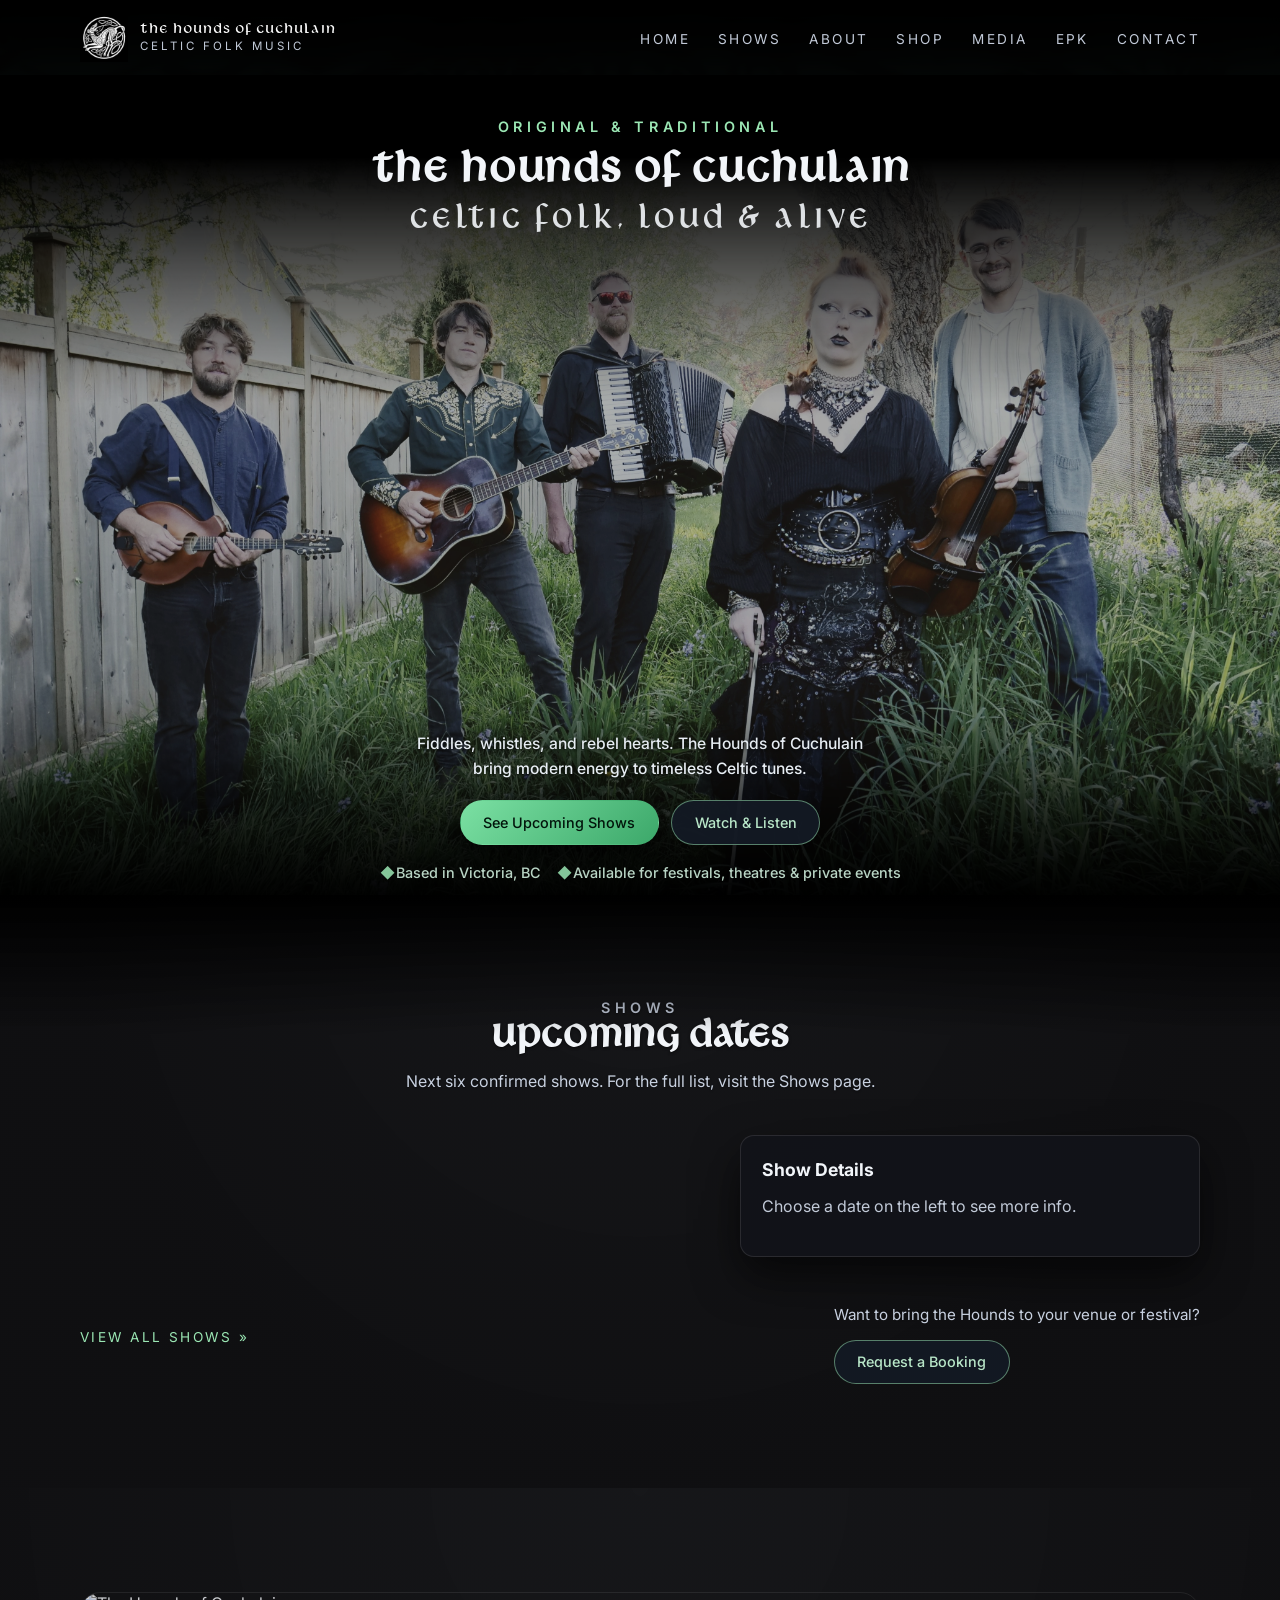
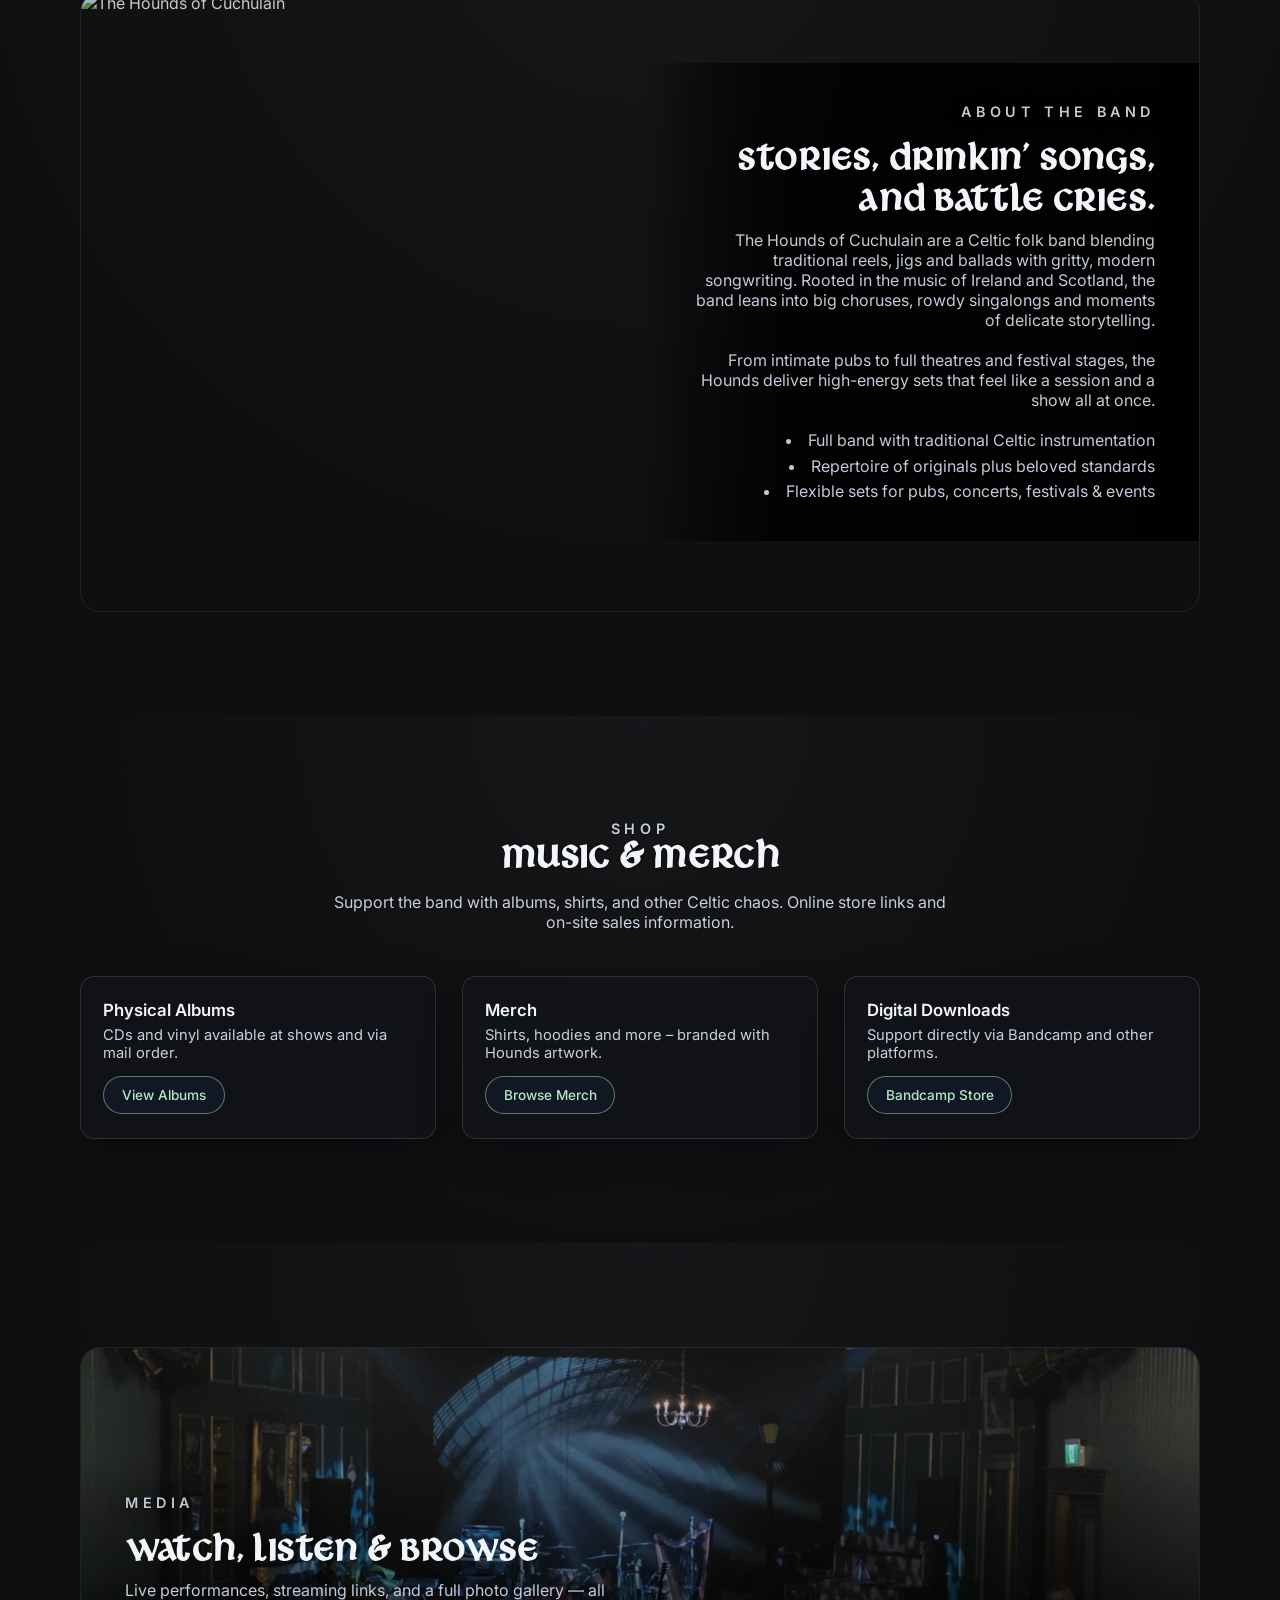
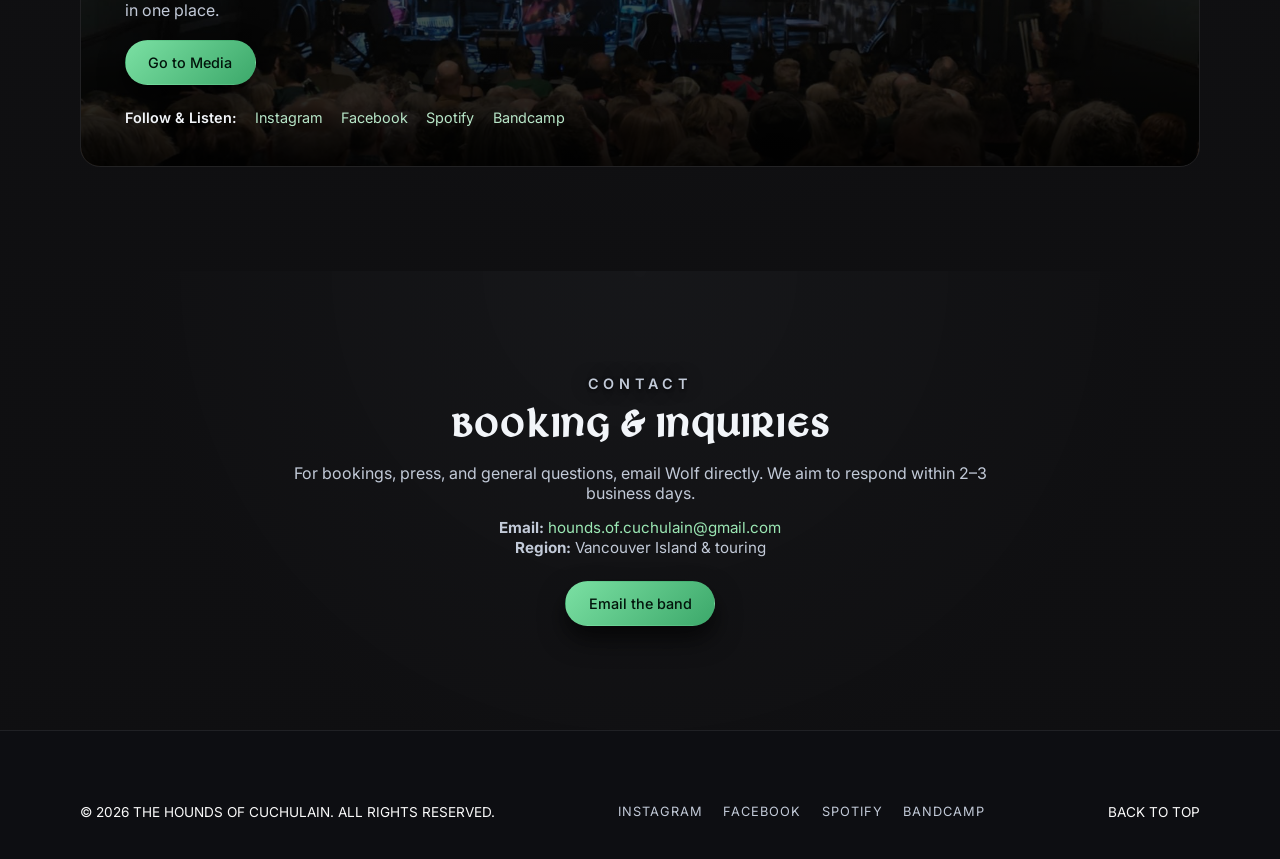
==== projects/site/index.html @ eb3f9adc "Initial commit: Hounds of Cuchulain workspace Agentic OS client workspace including site project, br" ====
<!DOCTYPE html>
<html lang="en">
  <head>
    <meta charset="UTF-8" />
    <meta name="viewport" content="width=device-width, initial-scale=1" />
    <title>The Hounds of Cuchulain | Celtic Folk Music</title>
    <meta
      name="description"
      content="The Hounds of Cuchulain – original and traditional Celtic folk music. Listen, watch, find shows, and book the band."
    />
    <link rel="preconnect" href="https://fonts.googleapis.com" />
    <link rel="preconnect" href="https://fonts.gstatic.com" crossorigin />
    <link
      href="https://fonts.googleapis.com/css2?family=Cinzel:wght@500;700&family=Inter:wght@300;400;500;600&display=swap"
      rel="stylesheet"
    />
    <link rel="stylesheet" href="styles.css?v=20260608e" />
  </head>
  <body>
    <div class="site-bg" aria-hidden="true">
      <img src="assets/Untitled%20design%20(3)_edited_edited_edited_edited.png" alt="" class="site-bg-img" />
    </div>
    <header class="site-header">
      <div class="container header-inner">
        <a href="#top" class="logo">
          <img class="logo-img" src="assets/hounds-logo.png" alt="The Hounds of Cuchulain" />
          <span class="logo-text">
            <span class="logo-main">The Hounds of Cuchulain</span>
            <span class="logo-sub">Celtic Folk Music</span>
          </span>
        </a>
        <nav class="nav" aria-label="Main navigation">
          <button class="nav-toggle" aria-expanded="false" aria-label="Toggle navigation">
            <span></span><span></span><span></span>
          </button>
          <ul class="nav-list">
            <li><a href="#top">Home</a></li>
            <li><a href="#shows">Shows</a></li>
            <li><a href="#about">About</a></li>
            <li><a href="#shop">Shop</a></li>
            <li><a href="media.html">Media</a></li>
            <li><a href="epk.html">EPK</a></li>
            <li><a href="#contact">Contact</a></li>
          </ul>
        </nav>
      </div>
    </header>
    <div class="nav-backdrop" aria-hidden="true"></div>
    <div class="mobile-nav" id="mobileNav" aria-hidden="true">
      <button class="mobile-nav-close" aria-label="Close menu">&times;</button>
      <ul>
        <li><a href="#top" class="active">Home</a></li>
        <li><a href="#shows">Shows</a></li>
        <li><a href="#about">About</a></li>
        <li><a href="#shop">Shop</a></li>
        <li><a href="media.html">Media</a></li>
        <li><a href="epk.html">EPK</a></li>
        <li><a href="#contact">Contact</a></li>
      </ul>
    </div>

    <main id="top">
      <!-- HERO -->
      <section class="hero" aria-labelledby="hero-heading">
        <div class="hero-overlay"></div>
        <img
          class="hero-video"
          src="assets/_1111255~3.JPG"
          alt="The Hounds of Cuchulain band portrait outdoors"
        />
        <div class="container hero-content">
          <div class="hero-top">
            <p class="eyebrow">Original & Traditional</p>
            <h1 id="hero-heading" class="hero-title">
              <span class="hero-band-name">The Hounds of Cuchulain</span>
              <span class="hero-tagline">Celtic Folk, Loud & Alive</span>
            </h1>
            <img class="hero-mobile-logo" src="assets/hounds_logo_transparent.png" alt="" aria-hidden="true" />
          </div>

          <div class="hero-bottom">
            <p class="hero-sub">
              Fiddles, whistles, and rebel hearts. The Hounds of Cuchulain bring
              modern energy to timeless Celtic tunes.
            </p>
            <div class="hero-actions">
              <a href="#shows" class="btn btn-primary">See Upcoming Shows</a>
              <a href="#media" class="btn btn-outline">Watch & Listen</a>
            </div>
            <div class="hero-meta">
              <span>Based in Victoria, BC</span>
              <span>Available for festivals, theatres & private events</span>
            </div>
          </div>
        </div>
      </section>

      <!-- SHOWS -->
      <section id="shows" class="section section-alt">
        <div class="container">
          <div class="section-header">
            <p class="eyebrow">Shows</p>
            <h2>Upcoming Dates</h2>
            <p>Next six confirmed shows. For the full list, visit the Shows page.</p>
          </div>

          <div class="shows-layout">
            <div class="shows-list" aria-live="polite" data-shows-limit="6" data-shows-scope="upcoming"></div>
            <aside class="shows-detail" aria-label="Show details">
              <div class="shows-detail-inner">
                <h3>Show Details</h3>
                <p class="muted">Choose a date on the left to see more info.</p>
                <div class="shows-detail-body" hidden></div>
              </div>
            </aside>
          </div>

          <div class="shows-cta">
            <a href="shows.html" class="shows-more-link">View all shows &raquo;</a>
            <div>
              <p>Want to bring the Hounds to your venue or festival?</p>
              <a href="#contact" class="btn btn-outline">Request a Booking</a>
            </div>
          </div>
        </div>
      </section>

      <!-- ABOUT -->
      <section id="about" class="section section-alt">
        <div class="container">
          <!-- Mobile-only eyebrow above the photo -->
          <p class="eyebrow about-top-eyebrow">About the band</p>
          <div class="media-teaser">
            <div class="media-teaser-visual">
              <picture>
                <img src="assets/_1111256.JPG" alt="The Hounds of Cuchulain" loading="lazy" />
              </picture>
              <!-- Mobile-only h2 overlay at bottom of photo -->
              <div class="about-photo-overlay" aria-hidden="true">
                <h2>Stories, drinkin’ songs, and battle cries.</h2>
              </div>
            </div>
            <div class="media-teaser-copy">
              <p class="eyebrow">About the band</p>
              <h2>Stories, drinkin’ songs, and battle cries.</h2>
              <p>
                The Hounds of Cuchulain are a Celtic folk band blending
                traditional reels, jigs and ballads with gritty, modern
                songwriting. Rooted in the music of Ireland and Scotland, the
                band leans into big choruses, rowdy singalongs and moments of
                delicate storytelling.
              </p>
              <p>
                From intimate pubs to full theatres and festival stages, the
                Hounds deliver high-energy sets that feel like a session and a
                show all at once.
              </p>
              <ul class="key-points">
                <li>Full band with traditional Celtic instrumentation</li>
                <li>Repertoire of originals plus beloved standards</li>
                <li>Flexible sets for pubs, concerts, festivals & events</li>
              </ul>
            </div>
          </div>
        </div>
      </section>

      <!-- SHOP -->
      <section id="shop" class="section">
        <div class="container">
          <div class="section-header">
            <p class="eyebrow">Shop</p>
            <h2>Music & Merch</h2>
            <p>
              Support the band with albums, shirts, and other Celtic chaos.
              Online store links and on-site sales information.
            </p>
          </div>

          <div class="shop-grid">
            <article class="shop-item">
              <h3>Physical Albums</h3>
              <p>CDs and vinyl available at shows and via mail order.</p>
              <a href="#" class="btn btn-outline btn-sm">View Albums</a>
            </article>

            <article class="shop-item">
              <h3>Merch</h3>
              <p>Shirts, hoodies and more – branded with Hounds artwork.</p>
              <a href="#" class="btn btn-outline btn-sm">Browse Merch</a>
            </article>

            <article class="shop-item">
              <h3>Digital Downloads</h3>
              <p>Support directly via Bandcamp and other platforms.</p>
              <a href="https://houndsofcuchulain.bandcamp.com/" target="_blank" rel="noopener noreferrer" class="btn btn-outline btn-sm">Bandcamp Store</a>
            </article>
          </div>
        </div>
      </section>

      <!-- MEDIA TEASER -->
      <section id="media" class="section">
        <div class="container">
          <div class="media-teaser">
            <div class="media-teaser-visual">
              <img src="assets/1F022676-3194-4167-9DDA-CCDE9CF1206A.jpg" alt="The Hounds of Cuchulain" loading="lazy" />
            </div>
            <div class="media-teaser-copy">
              <p class="eyebrow">Media</p>
              <h2>Watch, Listen & Browse</h2>
              <p>Live performances, streaming links, and a full photo gallery — all in one place.</p>
              <a href="media.html" class="btn btn-primary">Go to Media</a>
              <div class="social-row media-teaser-social">
                <span class="social-label">Follow & Listen:</span>
                <div class="social-links">
                  <a href="https://www.instagram.com/hounds_of_cuchulain/" target="_blank" rel="noopener noreferrer" aria-label="Instagram">Instagram</a>
                  <a href="https://www.facebook.com/hounds.of.cuchulain" target="_blank" rel="noopener noreferrer" aria-label="Facebook">Facebook</a>
                  <a href="https://open.spotify.com/artist/7mEXgql2jvRmFcGCRFVzV3" target="_blank" rel="noopener noreferrer">Spotify</a>
                  <a href="https://houndsofcuchulain.bandcamp.com/" target="_blank" rel="noopener noreferrer" aria-label="Bandcamp">Bandcamp</a>
                </div>
              </div>
            </div>
          </div>
        </div>
      </section>

      <!-- CONTACT -->
      <section id="contact" class="section section-contact">
        <div class="container contact-layout">
          <div class="contact-copy">
            <p class="eyebrow">Contact</p>
            <h2>Booking & Inquiries</h2>
            <p>
              For bookings, press, and general questions, email Wolf directly.
              We aim to respond within 2–3 business days.
            </p>
            <div class="contact-details">
              <p><strong>Email:</strong> <a href="mailto:hounds.of.cuchulain@gmail.com">hounds.of.cuchulain@gmail.com</a></p>
              <p><strong>Region:</strong> Vancouver Island & touring</p>
            </div>
            <div class="contact-actions">
              <a href="mailto:hounds.of.cuchulain@gmail.com" class="btn btn-primary">Email the band</a>
            </div>
          </div>
        </div>
      </section>
    </main>

    <footer class="site-footer">
      <div class="container footer-inner">
        <p>© <span id="year"></span> The Hounds of Cuchulain. All rights reserved.</p>
        <div class="footer-socials">
          <a href="https://www.instagram.com/hounds_of_cuchulain/" target="_blank" rel="noopener noreferrer" aria-label="Instagram">Instagram</a>
          <a href="https://www.facebook.com/hounds.of.cuchulain" target="_blank" rel="noopener noreferrer" aria-label="Facebook">Facebook</a>
          <a href="https://open.spotify.com/artist/7mEXgql2jvRmFcGCRFVzV3" target="_blank" rel="noopener noreferrer">Spotify</a>
          <a href="https://houndsofcuchulain.bandcamp.com/" target="_blank" rel="noopener noreferrer" aria-label="Bandcamp">Bandcamp</a>
        </div>
        <a href="#top" class="back-to-top">Back to top</a>
      </div>
    </footer>

    <script src="shows-data.js?v=20260608e"></script>
    <script src="script.js?v=20260608e"></script>
  </body>
</html>
---- projects/site/styles.css ----
/* Livingstone – main font from local folder */
@font-face {
  font-family: "Livingstone";
  src: url("livingstone/Livingst.ttf") format("truetype");
  font-weight: normal;
  font-style: normal;
  font-display: swap;
}

:root {
  /* Dark palette – raised slightly so sections aren’t too dark */
  --bg: #141414;
  --bg-alt: #1a1a1a;
  --bg-soft: #1f1f1f;
  /* Celtic green accent palette (tuned closer to provided sample) */
  --accent: #4ba46a;
  --accent-soft: rgba(75, 164, 106, 0.18);
  --accent-strong: #9be7b4;
  --text: #fafafa;
  --text-muted: #c2cad8;
  --border-subtle: rgba(255, 255, 255, 0.08);
  --error: #ff4b6b;
  --radius-lg: 20px;
  --radius-md: 14px;
  --radius-sm: 999px;
  --shadow-soft: 0 18px 45px rgba(0, 0, 0, 0.65);
  --transition-fast: 150ms ease-out;
  --transition-med: 220ms ease-out;
  --font-body: "Inter", system-ui, -apple-system, BlinkMacSystemFont, "Segoe UI", sans-serif;
  --font-display: "Livingstone", "Cinzel", serif;
}

*,
*::before,
*::after {
  box-sizing: border-box;
}

html {
  margin: 0;
  padding: 0;
  scroll-behavior: smooth;
  background-color: var(--bg);
  color: var(--text);
}

body {
  margin: 0;
  padding: 0;
  /* Transparent so .site-bg image is visible (was stacked behind body bg) */
  background-color: transparent;
  color: var(--text);
  font-family: var(--font-body);
}

body {
  min-height: 100vh;
  position: relative;
}

main {
  position: relative;
  z-index: 1;
  color: #f2f5f9;
}

/* Force all section text to be high-contrast light (overrides any inheritance) */
main .section-header h2,
main h1, main h2, main h3 {
  color: #f2f5f9;
}

main .section-header p,
main .section-copy p,
main .section-copy .key-points,
main p {
  color: #c8d1e0;
}

main .eyebrow {
  color: #9be7b4;
}

/* Background: design image – must sit above body paint, below content */
.site-bg {
  position: fixed;
  inset: 0;
  z-index: 0;
  overflow: hidden;
  pointer-events: none;
}

.site-bg-img {
  width: 100%;
  height: 100%;
  object-fit: cover;
  object-position: center;
  opacity: 0.7;
}

.site-bg::after {
  content: "";
  position: absolute;
  inset: 0;
  z-index: 1;
  background: linear-gradient(180deg, rgba(14, 14, 14, 0.45) 0%, rgba(8, 8, 10, 0.55) 100%);
  pointer-events: none;
}

img,
video {
  max-width: 100%;
  display: block;
}

a {
  color: inherit;
  text-decoration: none;
}

.container {
  width: min(1120px, 100% - 3rem);
  margin-inline: auto;
}

.section {
  padding: 6.5rem 0;
}

#shop .container,
#media .container {
  position: relative;
}

#shows.section {
  position: relative;
}

#shows.section::before {
  content: "";
  position: absolute;
  top: 0;
  left: 0;
  right: 0;
  height: 140px;
  background: linear-gradient(180deg, #000 0%, transparent 100%);
  pointer-events: none;
  z-index: 5;
}

#shop.section {
  background: radial-gradient(circle at top, rgba(28, 30, 38, 0.35) 0, rgba(12, 12, 16, 0.52) 65%);
}

.section-alt,
#media.section,
#contact.section {
  background: radial-gradient(circle at top, rgba(28, 30, 38, 0.35) 0, rgba(12, 12, 16, 0.52) 65%);
}


.section-header {
  max-width: 640px;
  margin: 0 auto 2.75rem;
  text-align: center;
}

.section-header h2 {
  font-family: var(--font-display);
  font-weight: 600;
  font-size: clamp(2rem, 3vw, 2.4rem);
  letter-spacing: 0.06em;
  margin: 0 0 0.75rem;
  text-shadow: 0 1px 3px rgba(0, 0, 0, 0.6);
}

.section-header p {
  margin: 0;
  color: var(--text-muted);
  text-shadow: 0 1px 2px rgba(0, 0, 0, 0.45);
}

.eyebrow {
  font-family: var(--font-body);
  text-transform: uppercase;
  letter-spacing: 0.32em;
  font-size: 0.9rem;
  font-weight: 600;
  color: var(--accent-strong);
  margin-bottom: 0.75rem;
  text-shadow: 0 1px 3px rgba(0, 0, 0, 0.7), 0 0 20px rgba(0, 0, 0, 0.4);
}

.btn {
  display: inline-flex;
  align-items: center;
  justify-content: center;
  gap: 0.4rem;
  padding: 0.8rem 1.4rem;
  border-radius: var(--radius-sm);
  font-weight: 500;
  font-size: 0.9rem;
  cursor: pointer;
  border: 1px solid transparent;
  background: transparent;
  color: var(--text);
  transition: background var(--transition-med), color var(--transition-med),
    border-color var(--transition-med), transform var(--transition-fast),
    box-shadow var(--transition-fast);
}

.btn-primary {
  background: linear-gradient(135deg, #7be0a3, #3ca86a);
  color: #02140b;
  box-shadow: 0 12px 26px rgba(0, 0, 0, 0.7);
}

.btn-primary:hover {
  transform: translateY(-1px);
  box-shadow: 0 17px 40px rgba(0, 0, 0, 0.85);
}

.btn-outline {
  border-color: rgba(155, 231, 180, 0.5);
  background: rgba(20, 26, 36, 0.95);
  color: #b8e6c8;
}

.btn-outline:hover {
  border-color: var(--accent);
  background: rgba(75, 164, 106, 0.25);
  color: #e2f5ea;
}

.btn-ghost {
  border-color: transparent;
  background: transparent;
  color: var(--text-muted);
}

.btn-ghost:hover {
  color: var(--accent-strong);
  background: rgba(255, 255, 255, 0.03);
}

.btn-sm {
  padding: 0.6rem 1.1rem;
  font-size: 0.85rem;
}

.muted {
  color: var(--text-muted);
}

/* HEADER & NAV */

.site-header {
  position: sticky;
  top: 0;
  z-index: 100;
  backdrop-filter: blur(14px);
  background: linear-gradient(
      to bottom,
      rgba(0, 0, 0, 0.95),
      rgba(0, 0, 0, 0.90),
      rgba(0, 0, 0, 0.75)
    )
    border-box;
}

.header-inner {
  display: flex;
  align-items: center;
  justify-content: space-between;
  gap: 1.25rem;
  padding: 0.85rem 0;
}

.logo {
  display: flex;
  flex-direction: row;
  align-items: center;
  gap: 0.75rem;
}

.logo-img {
  height: 48px;
  width: auto;
  display: block;
  object-fit: contain;
}

.logo-main {
  font-family: var(--font-display);
  font-weight: normal;
  letter-spacing: 0.14em;
  text-transform: uppercase;
  font-size: 0.9rem;
}

.logo-text {
  display: flex;
  flex-direction: column;
  gap: 0.05rem;
}

.logo-sub {
  font-family: var(--font-body);
  font-size: 0.72rem;
  color: var(--text-muted);
  letter-spacing: 0.26em;
  text-transform: uppercase;
}

.nav {
  position: relative;
}

.nav-list {
  list-style: none;
  padding: 0;
  margin: 0;
  display: flex;
  align-items: center;
  gap: 1.75rem;
}

.nav-list a {
  font-family: var(--font-body);
  font-size: 0.85rem;
  text-transform: uppercase;
  letter-spacing: 0.18em;
  color: var(--text-muted);
  position: relative;
  padding-bottom: 0.25rem;
}

.nav-list a::after {
  content: "";
  position: absolute;
  left: 0;
  bottom: 0;
  width: 0;
  height: 2px;
  background: linear-gradient(90deg, #7be0a3, #3ca86a);
  border-radius: 2px;
  transition: width var(--transition-med);
}

.nav-list a:hover,
.nav-list a.active {
  color: var(--accent-strong);
}

.nav-list a:hover::after,
.nav-list a.active::after {
  width: 100%;
}

.nav-toggle {
  display: none;
  flex-direction: column;
  width: 36px;
  height: 36px;
  border-radius: 999px;
  border: 1px solid rgba(255, 255, 255, 0.16);
  background: rgba(8, 10, 16, 0.9);
  justify-content: center;
  align-items: center;
  padding: 0;
}

.nav-toggle span {
  display: block;
  width: 18px;
  height: 2px;
  border-radius: 999px;
  background: #ffffff;
  transition: transform 160ms ease-out, opacity 160ms ease-out;
}

.nav-toggle span + span {
  margin-top: 4px;
}

.nav-toggle[aria-expanded="true"] span:nth-child(1) {
  transform: translateY(7px) rotate(45deg);
}

.nav-toggle[aria-expanded="true"] span:nth-child(2) {
  opacity: 0;
  transform: scaleX(0);
}

.nav-toggle[aria-expanded="true"] span:nth-child(3) {
  transform: translateY(-7px) rotate(-45deg);
}

.nav-backdrop {
  display: none;
  position: fixed;
  inset: 0;
  background: rgba(0, 0, 0, 0.55);
  z-index: 190;
}

.nav-backdrop.visible {
  display: block;
}

/* Mobile slide-in nav panel — direct child of body, no containing-block issues */
.mobile-nav {
  position: fixed;
  top: 0;
  right: 0;
  height: 100%;
  width: min(280px, 75vw);
  overflow-y: auto;
  background: #04050a;
  border-left: 1px solid rgba(255, 255, 255, 0.12);
  padding: 5rem 1.5rem 2rem;
  box-shadow: -8px 0 32px rgba(0, 0, 0, 0.8);
  z-index: 300;
  transform: translateX(110%);
  transition: transform 0.28s ease;
}

.mobile-nav.open {
  transform: translateX(0);
}

.mobile-nav ul {
  list-style: none;
  padding: 0;
  margin: 0;
}

.mobile-nav li {
  border-bottom: 1px solid rgba(255, 255, 255, 0.07);
}

.mobile-nav a {
  display: block;
  font-family: var(--font-body);
  font-size: 0.85rem;
  text-transform: uppercase;
  letter-spacing: 0.18em;
  color: rgba(255, 255, 255, 0.7);
  padding: 0.9rem 0;
}

.mobile-nav a:hover,
.mobile-nav a.active {
  color: var(--accent-strong);
}

.mobile-nav-close {
  position: absolute;
  top: 1.1rem;
  right: 1.1rem;
  width: 36px;
  height: 36px;
  display: flex;
  align-items: center;
  justify-content: center;
  font-size: 1.5rem;
  line-height: 1;
  color: rgba(255, 255, 255, 0.6);
  background: none;
  border: 1px solid rgba(255, 255, 255, 0.15);
  border-radius: 50%;
  cursor: pointer;
  transition: color 0.15s, border-color 0.15s;
}

.mobile-nav-close:hover {
  color: #fff;
  border-color: rgba(255, 255, 255, 0.4);
}

@media (min-width: 901px) {
  .mobile-nav {
    display: none;
  }
}

/* HERO */

.hero {
  position: relative;
  min-height: calc(100vh - 80px);
  display: flex;
  align-items: flex-start;
  isolation: isolate;
  overflow: hidden;
}

.hero-video {
  position: absolute;
  inset: 0;
  width: 100%;
  height: 100%;
  object-fit: cover;
  /* Keep the band centered with this taller group photo. */
  object-position: center 6%;
  filter: saturate(0.85) contrast(0.95) brightness(0.88);
  transform: translate3d(0, 0, 0);
}

.hero-overlay {
  position: absolute;
  inset: 0;
  background: radial-gradient(circle at top, rgba(210, 166, 86, 0.24), transparent 52%),
    radial-gradient(circle at bottom, rgba(0, 0, 0, 0.96), #000000);
  mix-blend-mode: soft-light;
}


.hero::before {
  content: "";
  position: absolute;
  inset: -40%;
  background-image: radial-gradient(circle at 50% 12%, rgba(0, 0, 0, 0.35), transparent 55%),
    radial-gradient(circle at bottom, rgba(0, 0, 0, 0.8), transparent 70%);
  opacity: 0.35;
}

.hero-content {
  position: relative;
  z-index: 1;
  margin-inline: auto;
  display: flex;
  flex-direction: column;
  justify-content: space-between;
  min-height: calc(100vh - 80px);
  width: 100%;
  background: linear-gradient(
    180deg,
    rgba(0, 0, 0, 1) 10%,
    rgba(0, 0, 0, 0.15) 40%,
    rgba(0, 0, 0, 0.15) 75%,
    rgba(0, 0, 0, 0.95) 100%
  );
}

.hero-top {
  text-align: center;
  padding-inline: 1.5rem;
  padding-top: 3rem;
  padding-bottom: 2rem;
}

.hero-bottom {
  text-align: center;
  padding-inline: 1.5rem;
  padding-bottom: 1.2rem;
  background: linear-gradient(0deg, rgba(0, 0, 0, 0.55), transparent 85%);
  border-radius: 24px 24px 0 0;
}

.hero h1 {
  font-family: var(--font-display);
  letter-spacing: 0.09em;
  text-transform: uppercase;
  margin: 0;
}

.hero-title {
  display: inline-flex;
  flex-direction: column;
  gap: 0.3rem;
  align-items: center;
  font-size: clamp(2.3rem, 4.4vw, 3.2rem);
}

.hero-band-name {
  font-weight: 600;
}

.hero-tagline {
  font-weight: 500;
  font-size: 0.8em;
  letter-spacing: 0.16em;
  opacity: 0.9;
}

.hero-sub {
  font-family: var(--font-body);
  font-weight: 500;
  margin: 0 0 1.75rem;
  color: #e8eef4;
  font-size: 1.05rem;
  line-height: 1.55;
  max-width: 34rem;
  margin-inline: auto;
  text-shadow: 0 1px 4px rgba(0, 0, 0, 0.8), 0 0 24px rgba(0, 0, 0, 0.5);
}

.hero-actions {
  display: flex;
  flex-wrap: wrap;
  gap: 0.8rem;
  margin-bottom: 1.6rem;
  justify-content: center;
}

.hero-meta {
  font-family: var(--font-body);
  display: flex;
  flex-wrap: wrap;
  gap: 1.5rem;
  color: #b8d4c4;
  font-size: 0.95rem;
  font-weight: 500;
  justify-content: center;
  text-shadow: 0 1px 3px rgba(0, 0, 0, 0.8), 0 0 20px rgba(0, 0, 0, 0.4);
}

.hero-meta span {
  position: relative;
  padding-left: 1rem;
}

.hero-meta span::before {
  content: "◆";
  position: absolute;
  left: 0;
  top: 0;
  color: var(--accent-strong);
  opacity: 0.85;
}

/* Logo shown only on mobile hero */
.hero-mobile-logo {
  display: none;
}

/* SPLIT LAYOUTS */

.section-split {
  display: grid;
  grid-template-columns: minmax(0, 1.15fr) minmax(0, 1fr);
  gap: 3.25rem;
  align-items: center;
}

/* Text block panel – dark enough to see section, design still shows */
.section-copy {
  background: rgba(18, 20, 26, 0.78);
  padding: 2rem 2.25rem;
  border-radius: var(--radius-lg);
  border: 1px solid rgba(255, 255, 255, 0.1);
  box-shadow: 0 12px 40px rgba(0, 0, 0, 0.35);
}

.section-copy h2 {
  font-family: var(--font-display);
  font-size: clamp(1.9rem, 3vw, 2.3rem);
  letter-spacing: 0.06em;
  text-transform: uppercase;
  margin: 0 0 0.85rem;
  text-shadow: 0 1px 3px rgba(0, 0, 0, 0.5);
}

.section-copy p {
  margin: 0 0 0.9rem;
  color: var(--text-muted);
  text-shadow: 0 1px 2px rgba(0, 0, 0, 0.4);
}

.key-points {
  margin: 1.2rem 0 0;
  padding-left: 1.4rem;
  color: var(--text-muted);
  text-shadow: 0 1px 2px rgba(0, 0, 0, 0.4);
}

.key-points li + li {
  margin-top: 0.35rem;
}

.section-media {
  display: flex;
  align-items: center;
  justify-content: center;
}


/* MEDIA SECTION */

.media-grid {
  display: flex;
  flex-direction: column;
  gap: 1.6rem;
}

.media-secondary {
  display: grid;
  grid-template-columns: 1fr 1fr;
  gap: 1.6rem;
}

.media-item {
  background: rgba(18, 20, 26, 0.75);
  border-radius: var(--radius-md);
  border: 1px solid rgba(255, 255, 255, 0.12);
  box-shadow: 0 12px 40px rgba(0, 0, 0, 0.3);
  overflow: hidden;
}

.media-item--featured {
  border-color: rgba(75, 164, 106, 0.3);
}

.media-embed {
  aspect-ratio: 16 / 9;
  background: #0a0c10;
}

.audio-embed {
  aspect-ratio: unset;
  height: 352px;
}

.media-embed iframe {
  border: none;
  width: 100%;
  height: 100%;
  display: block;
}

.media-caption {
  padding: 1rem 1.25rem 1.25rem;
}

.media-caption h3 {
  font-size: 1rem;
  margin: 0 0 0.3rem;
  font-weight: 600;
  color: #f2f5f9;
}

.media-caption p {
  margin: 0;
  color: #c8d1e0;
  font-size: 0.88rem;
}

.media-photo-grid {
  display: grid;
  grid-template-columns: 1fr 1fr;
  grid-template-rows: 1fr 1fr;
  aspect-ratio: 16 / 9;
  gap: 3px;
  background: #0a0c10;
}

.media-photo-grid img {
  width: 100%;
  height: 100%;
  object-fit: cover;
  display: block;
}

.social-row {
  display: flex;
  flex-wrap: wrap;
  align-items: center;
  gap: 1.1rem;
  margin-top: 2.2rem;
  font-size: 0.9rem;
  color: #c8d1e0;
}

.social-label {
  font-weight: 600;
  color: #f2f5f9;
}

.social-links {
  display: flex;
  flex-wrap: wrap;
  gap: 0.75rem 1.15rem;
}

.social-links a {
  position: relative;
  color: #b8e6c8;
}

.social-links a::after {
  content: "";
  position: absolute;
  left: 0;
  bottom: -0.15rem;
  width: 0;
  height: 1px;
  background: linear-gradient(90deg, #7be0a3, #3ca86a);
  transition: width var(--transition-med);
}

.social-links a:hover {
  color: #e2f5ea;
}

.social-links a:hover::after {
  width: 100%;
}

/* SHOWS */

.shows-layout {
  display: grid;
  grid-template-columns: minmax(0, 1.35fr) minmax(0, 1fr);
  gap: 2.4rem;
}

.shows-list {
  display: flex;
  flex-direction: column;
  gap: 0.9rem;
}

.shows-list[data-shows-scope="all"] {
  max-height: min(72vh, 56rem);
  overflow-y: auto;
  padding-right: 0.45rem;
  scroll-behavior: smooth;
  overscroll-behavior: contain;
}

.shows-list[data-shows-scope="all"]::-webkit-scrollbar {
  width: 10px;
}

.shows-list[data-shows-scope="all"]::-webkit-scrollbar-track {
  background: rgba(255, 255, 255, 0.04);
  border-radius: 999px;
}

.shows-list[data-shows-scope="all"]::-webkit-scrollbar-thumb {
  background: rgba(123, 224, 163, 0.45);
  border-radius: 999px;
  border: 2px solid rgba(9, 12, 18, 0.85);
}

.shows-list[data-shows-scope="all"]::-webkit-scrollbar-thumb:hover {
  background: rgba(123, 224, 163, 0.7);
}

.show-card {
  display: grid;
  grid-template-columns: auto minmax(0, 1.7fr) auto;
  gap: 1rem;
  align-items: center;
  padding: 0.9rem 1.1rem;
  border-radius: 16px;
  background: rgba(16, 18, 26, 0.72);
  border: 1px solid rgba(255, 255, 255, 0.12);
  cursor: pointer;
  transition: border-color var(--transition-med), background var(--transition-med),
    transform var(--transition-fast), box-shadow var(--transition-fast);
  box-shadow: 0 4px 20px rgba(0, 0, 0, 0.28);
}

.show-card:hover {
  border-color: var(--accent);
  transform: translateY(-1px);
  box-shadow: 0 16px 34px rgba(0, 0, 0, 0.7);
}

.show-card.is-selected {
  border-color: var(--accent);
  background: linear-gradient(135deg, rgba(60, 168, 106, 0.2), rgba(18, 22, 30, 0.78));
}

.show-card--past {
  background: rgba(14, 16, 22, 0.56);
  border-color: rgba(255, 255, 255, 0.08);
}

.show-date {
  font-size: 0.8rem;
  text-transform: uppercase;
  letter-spacing: 0.18em;
  color: var(--accent-strong);
}

.show-city {
  font-size: 0.95rem;
  font-weight: 500;
  color: var(--text);
}

.show-venue {
  font-size: 0.9rem;
  color: var(--text-muted);
}

.show-status {
  font-size: 0.8rem;
  padding: 0.35rem 0.8rem;
  border-radius: 999px;
  border: 1px solid rgba(255, 255, 255, 0.16);
  color: var(--text-muted);
  text-decoration: none;
  display: inline-block;
}

.show-status--tickets {
  border-color: rgba(122, 210, 152, 0.6);
  color: #8be0a7;
}

.show-status--call {
  border-color: rgba(155, 224, 163, 0.6);
  color: var(--accent-strong);
}

.show-status--soldout {
  border-color: rgba(255, 75, 107, 0.7);
  color: var(--error);
}

.show-status--past {
  border-color: rgba(138, 152, 173, 0.45);
  color: #aab6c9;
}

.shows-detail {
  background: rgba(18, 20, 26, 0.78);
  border-radius: var(--radius-md);
  border: 1px solid rgba(255, 255, 255, 0.1);
  box-shadow: var(--shadow-soft);
}

.shows-detail-inner {
  padding: 1.4rem 1.35rem 1.5rem;
}

.shows-detail h3 {
  margin: 0 0 0.6rem;
  font-size: 1.1rem;
}

.shows-detail-body {
  font-size: 0.92rem;
  color: var(--text-muted);
}

.shows-detail-body p {
  margin: 0 0 0.35rem;
}

.shows-detail-body p:last-child {
  margin-bottom: 0;
}

.shows-detail .btn {
  margin-top: 0.8rem;
}

.shows-cta {
  margin-top: 2.1rem;
  font-size: 0.95rem;
  color: var(--text-muted);
  display: flex;
  align-items: center;
  justify-content: space-between;
  gap: 1rem;
  flex-wrap: wrap;
}

.shows-more-link {
  font-size: 0.85rem;
  text-transform: uppercase;
  letter-spacing: 0.18em;
  color: var(--accent-strong);
}

.shows-more-link:hover {
  color: var(--accent);
}

/* SHOP */

.shop-grid {
  display: grid;
  grid-template-columns: repeat(3, minmax(0, 1fr));
  gap: 1.6rem;
}

.shop-item {
  background: rgba(18, 20, 26, 0.75);
  border-radius: var(--radius-md);
  border: 1px solid rgba(255, 255, 255, 0.12);
  padding: 1.4rem 1.4rem 1.5rem;
  box-shadow: 0 12px 40px rgba(0, 0, 0, 0.3);
}

.shop-item h3 {
  font-size: 1.05rem;
  margin: 0 0 0.4rem;
  color: #f2f5f9;
  font-weight: 600;
}

.shop-item p {
  margin: 0 0 0.9rem;
  color: #c8d1e0;
  font-size: 0.92rem;
}

.shop-item .btn {
  color: #b8e6c8;
  border-color: rgba(155, 231, 180, 0.5);
}

.shop-item .btn:hover {
  color: #e2f5ea;
  border-color: var(--accent);
  background: rgba(75, 164, 106, 0.2);
}

/* EPK */

.epk-actions {
  display: flex;
  flex-wrap: wrap;
  gap: 0.75rem;
  margin-top: 1.4rem;
}

.epk-highlight {
  width: 100%;
  max-width: 340px;
  border-radius: var(--radius-md);
  padding: 1.25rem 1.3rem;
  background: radial-gradient(circle at top, rgba(210, 166, 86, 0.22), transparent 55%),
    rgba(18, 20, 26, 0.78);
  border: 1px solid rgba(240, 201, 117, 0.55);
  box-shadow: var(--shadow-soft);
}

.epk-highlight h3 {
  margin: 0 0 0.7rem;
  font-size: 1rem;
  text-transform: uppercase;
  letter-spacing: 0.18em;
}

.epk-highlight dl {
  margin: 0;
  display: grid;
  gap: 0.55rem;
  font-size: 0.9rem;
}

.epk-highlight dt {
  font-weight: 500;
  color: var(--accent-strong);
}

.epk-highlight dd {
  margin: 0;
  color: var(--text-muted);
}

/* CONTACT */

.section-contact {
  /* Moderate overlay – section visible, design still shows */
  background: radial-gradient(circle at top, rgba(28, 30, 38, 0.35) 0, rgba(12, 12, 16, 0.52) 65%);
}

.contact-layout {
  display: flex;
  flex-direction: column;
  gap: 2rem;
  max-width: 720px;
  margin: 0 auto;
  align-items: center;
  text-align: center;
}

.contact-copy h2 {
  font-family: var(--font-display);
  font-size: clamp(1.9rem, 3vw, 2.4rem);
  letter-spacing: 0.08em;
  text-transform: uppercase;
  margin: 0 0 0.9rem;
}

.contact-copy p {
  margin: 0 0 0.9rem;
  color: var(--text-muted);
}

.contact-details p {
  margin: 0.1rem 0;
  font-size: 0.95rem;
}

.contact-details a {
  color: var(--accent-strong);
}

.contact-actions {
  margin-top: 1.5rem;
}

.contact-form {
  width: 100%;
  background: rgba(18, 20, 26, 0.78);
  border-radius: var(--radius-lg);
  padding: 1.6rem 1.55rem 1.6rem;
  border: 1px solid rgba(255, 255, 255, 0.1);
  box-shadow: var(--shadow-soft);
}

.form-row {
  display: grid;
  grid-template-columns: repeat(2, minmax(0, 1fr));
  gap: 1rem;
}

.form-field {
  display: flex;
  flex-direction: column;
  gap: 0.35rem;
  margin-bottom: 0.9rem;
}

.form-field label {
  font-size: 0.8rem;
  text-transform: uppercase;
  letter-spacing: 0.16em;
  color: var(--text-muted);
}

.form-field input,
.form-field select,
.form-field textarea {
  border-radius: 10px;
  border: 1px solid rgba(255, 255, 255, 0.12);
  background: rgba(24, 28, 36, 0.75);
  padding: 0.6rem 0.7rem;
  color: var(--text);
  font-family: inherit;
  font-size: 0.9rem;
  outline: none;
  transition: border-color var(--transition-med), box-shadow var(--transition-fast),
    background var(--transition-fast);
}

.form-field textarea {
  resize: vertical;
  min-height: 140px;
}

.form-field input:focus,
.form-field select:focus,
.form-field textarea:focus {
  border-color: var(--accent);
  box-shadow: 0 0 0 1px rgba(75, 164, 106, 0.6);
  background: rgba(32, 38, 48, 0.88);
}

.contact-form button[type="submit"] {
  display: block;
  margin: 0 auto;
}

.form-note {
  margin-top: 0.7rem;
  font-size: 0.8rem;
  color: var(--text-muted);
  text-align: center;
}

/* FOOTER */

.site-footer {
  border-top: 1px solid rgba(255, 255, 255, 0.08);
  background: rgba(12, 14, 18, 0.78);
  padding: 1.2rem 0 1.6rem;
}

.footer-inner {
  display: flex;
  flex-wrap: wrap;
  align-items: center;
  justify-content: space-between;
  gap: 0.75rem;
  font-size: 0.85rem;
  text-transform: uppercase;
  padding-top: 2.5rem;
}

.footer-socials {
  display: flex;
  gap: 1.25rem;
  align-items: center;
}

.footer-socials a {
  color: var(--text-muted);
  text-decoration: none;
  font-size: 0.8rem;
  letter-spacing: 0.08em;
  text-transform: uppercase;
  transition: color var(--transition-fast);
}

.footer-socials a:hover {
  color: var(--text-primary);
}

/* MEDIA TEASER (homepage) */

.media-teaser {
  position: relative;
  overflow: hidden;
  border-radius: var(--radius-lg);
  min-height: 420px;
  display: flex;
  align-items: flex-end;
  border: 1px solid rgba(255, 255, 255, 0.08);
}

.media-teaser-visual {
  position: absolute;
  inset: 0;
}

.media-teaser-visual img {
  width: 100%;
  height: 100%;
  object-fit: cover;
  object-position: center center;
  display: block;
  filter: brightness(0.55) saturate(0.9);
  transform: scaleX(-1);
  transition: filter 0.4s ease;
}

.media-teaser:hover .media-teaser-visual img {
  filter: brightness(0.65) saturate(1);
}

.media-teaser-copy {
  position: relative;
  z-index: 1;
  width: 100%;
  padding: 2.5rem 2.75rem;
  background: linear-gradient(
    0deg,
    rgba(0, 0, 0, 0.92) 0%,
    rgba(0, 0, 0, 0.55) 55%,
    transparent 100%
  );
}

.media-teaser-copy h2 {
  font-family: var(--font-display);
  font-size: clamp(1.9rem, 3vw, 2.3rem);
  letter-spacing: 0.06em;
  text-transform: uppercase;
  margin: 0 0 0.5rem;
}

.media-teaser-copy p {
  color: var(--text-muted);
  margin: 0 0 1.25rem;
  max-width: 480px;
}

.media-teaser-social {
  margin-top: 1.5rem;
}

/* MEDIA TEASER brightness override */

#media .media-teaser-visual img {
  filter: brightness(0.75) saturate(0.9);
  object-position: center calc(50% - 1cm);
}

#media .media-teaser:hover .media-teaser-visual img {
  filter: brightness(0.85) saturate(1);
}

/* ABOUT SECTION overrides (reuses .media-teaser pattern) */

/* Desktop: hide the mobile-only elements */
.about-top-eyebrow {
  display: none;
}

.about-photo-overlay {
  display: none;
}

#about .media-teaser {
  min-height: 620px;
  align-items: center;
}

#about .media-teaser-copy {
  width: 50%;
  margin-left: auto;
  text-align: right;
  background: linear-gradient(
    270deg,
    rgba(0, 0, 0, 0.92) 0%,
    rgba(0, 0, 0, 0.82) 75%,
    rgba(0, 0, 0, 0.4) 90%,
    transparent 100%
  );
}

#about .media-teaser-copy p {
  margin-left: auto;
}

#about .key-points {
  list-style-position: inside;
  padding-left: 0;
}

#about .media-teaser-visual img {
  filter: brightness(0.82) saturate(0.9);
  transform: none;
}

#about .media-teaser:hover .media-teaser-visual img {
  filter: brightness(0.92) saturate(1);
}

/* MEDIA PAGE */

.media-page-videos {
  max-width: 860px;
  margin: 0 auto;
}

.media-page-photos {
  display: flex;
  flex-direction: column;
  gap: 0.5rem;
}

.media-photo-full img {
  width: 100%;
  max-height: 520px;
  object-fit: cover;
  object-position: center center;
  border-radius: var(--radius-lg);
  display: block;
}

.media-photo-row {
  display: grid;
  grid-template-columns: repeat(3, minmax(0, 1fr));
  gap: 0.5rem;
}

.media-photo-row img {
  width: 100%;
  aspect-ratio: 4 / 3;
  object-fit: cover;
  object-position: center 30%;
  border-radius: var(--radius-md);
  display: block;
}

.gallery-grid {
  display: grid;
  grid-template-columns: repeat(auto-fill, minmax(260px, 1fr));
  gap: 8px;
}

.gallery-grid img {
  width: 100%;
  height: 220px;
  object-fit: cover;
  object-position: center 20%;
  border-radius: var(--radius-md);
  display: block;
  cursor: pointer;
  transition: opacity var(--transition-fast), transform var(--transition-fast);
}

.gallery-grid img:hover {
  opacity: 0.85;
  transform: scale(1.02);
}

/* LIGHTBOX */
.lightbox {
  display: none;
  position: fixed;
  inset: 0;
  z-index: 999;
  background: rgba(0, 0, 0, 0.92);
  align-items: center;
  justify-content: center;
}

.lightbox.open {
  display: flex;
}

.lightbox-img {
  max-width: 90vw;
  max-height: 90vh;
  object-fit: contain;
  border-radius: var(--radius-md);
  box-shadow: 0 24px 60px rgba(0, 0, 0, 0.9);
}

.lightbox-close {
  position: absolute;
  top: 1.25rem;
  right: 1.5rem;
  background: none;
  border: none;
  color: #fff;
  font-size: 2.5rem;
  line-height: 1;
  cursor: pointer;
  opacity: 0.7;
  transition: opacity var(--transition-fast);
  z-index: 1001;
}

.lightbox-close:hover {
  opacity: 1;
}

.lightbox-nav {
  position: absolute;
  top: 50%;
  transform: translateY(-50%);
  background: rgba(0, 0, 0, 0.5);
  border: 1px solid rgba(255, 255, 255, 0.2);
  color: #fff;
  font-size: 2.5rem;
  line-height: 1;
  width: 48px;
  height: 64px;
  border-radius: 8px;
  cursor: pointer;
  display: flex;
  align-items: center;
  justify-content: center;
  transition: background var(--transition-fast);
  z-index: 1001;
}

.lightbox-nav:hover {
  background: rgba(255, 255, 255, 0.15);
}

.lightbox-nav:disabled {
  opacity: 0.25;
  cursor: default;
  pointer-events: none;
}

#lightboxPrev { left: 1.25rem; }
#lightboxNext { right: 1.25rem; }

@media (max-width: 640px) {
  #lightboxPrev { left: 0.35rem; }
  #lightboxNext { right: 0.35rem; }
  .lightbox-nav {
    width: 36px;
    height: 52px;
    font-size: 2rem;
  }
}

.media-epk-note {
  margin-top: 1.25rem;
  text-align: center;
  font-size: 0.92rem;
  color: var(--text-muted);
}

.media-epk-note a {
  color: var(--accent-strong);
}

.media-page-listen {
  display: grid;
  grid-template-columns: 1fr 1fr;
  gap: 3rem;
  align-items: start;
  max-width: 900px;
  margin: 0 auto;
}

.media-listen-links {
  padding-top: 0.5rem;
}

.media-platform-links {
  flex-direction: column;
  align-items: flex-start;
  gap: 0.6rem;
  font-size: 1rem;
}

/* ================================================
   RESPONSIVE
   ================================================ */

/* ---- Smaller desktops / wide tablets (≤ 1180px) ---- */
@media (max-width: 1180px) {
  .hero-video {
    object-position: center 0%;
  }

  .hero-top {
    padding-top: 2.35rem;
    padding-bottom: 1.25rem;
  }

  .hero-title {
    font-size: clamp(2.15rem, 4vw, 2.9rem);
  }
}

/* ---- Short landscape laptops / desktops ---- */
@media (max-height: 920px) and (min-width: 901px) {
  .hero {
    min-height: clamp(30rem, calc(74vh - 80px), 35rem);
  }

  .hero-video {
    object-position: center 0%;
  }

  .hero-top {
    padding-top: 1.8rem;
    padding-bottom: 1rem;
  }

  .hero-bottom {
    padding-bottom: 0.9rem;
  }

  .hero-title {
    font-size: clamp(1.95rem, 3.7vw, 2.65rem);
  }

  .hero-sub {
    max-width: 30rem;
    margin-bottom: 1.2rem;
    font-size: 0.98rem;
  }

  .hero-actions {
    margin-bottom: 1.2rem;
  }

  .hero-meta {
    gap: 1rem;
    font-size: 0.9rem;
  }
}

/* ---- Tablet (≤ 900px) ---- */
@media (max-width: 900px) {

  /* Fixed header */
  .site-header {
    position: fixed;
    left: 0;
    right: 0;
    width: 100%;
    backdrop-filter: none;
    background: rgba(0, 0, 0, 0.97);
  }

  body {
    padding-top: 72px;
  }

  /* NAV — hide inline list on mobile, panel is a separate body-level element */
  .nav-toggle {
    display: flex;
  }

  .nav-list {
    display: none;
  }

  /* SECTIONS */
  .section {
    padding: 3.5rem 0;
  }

  .section-split {
    grid-template-columns: 1fr;
    gap: 2rem;
  }

  .section-media {
    order: -1;
    justify-content: flex-start;
  }

  /* HERO */
  .hero {
    min-height: clamp(34rem, calc(86vh - 72px), 40rem);
  }

  .hero-video {
    object-position: center 0%;
  }

  .hero-top {
    padding-top: 1.9rem;
    padding-bottom: 0.9rem;
  }

  .hero-title {
    font-size: clamp(1.95rem, 5.2vw, 2.55rem);
  }

  .hero-sub {
    max-width: 28rem;
    font-size: 0.98rem;
  }

  /* SHOWS */
  .shows-layout {
    grid-template-columns: 1fr;
    gap: 1.5rem;
  }

  /* Hide the side detail panel — too much vertical space on tablet/mobile */
  .shows-detail {
    display: none;
  }

  .show-card {
    grid-template-columns: 1fr auto;
    gap: 0.75rem;
  }

  /* SHOP */
  .shop-grid {
    grid-template-columns: repeat(2, minmax(0, 1fr));
  }

  /* MEDIA TEASERS */
  .media-teaser {
    min-height: 360px;
    align-items: flex-end;
  }

  .media-teaser-copy {
    padding: 2rem 1.75rem;
  }

  .media-teaser-copy h2 {
    font-size: 1.7rem;
  }

  #about .media-teaser {
    min-height: 460px;
    align-items: flex-end;
  }

  #about .media-teaser-copy {
    width: 100%;
    background: linear-gradient(
      0deg,
      rgba(0, 0, 0, 0.95) 0%,
      rgba(0, 0, 0, 0.7) 60%,
      transparent 100%
    );
  }

  /* SHOWS FADE */
  #shows.section::before {
    height: 80px;
  }

  /* FOOTER */
  .footer-inner {
    flex-wrap: wrap;
    gap: 1rem;
  }

  .footer-socials {
    flex-wrap: wrap;
    gap: 0.6rem 1rem;
  }
}

/* ---- Mobile (≤ 640px) ---- */
@media (max-width: 640px) {


  /* CONTAINER & SECTIONS */
  .container {
    width: min(100% - 1.75rem, 640px);
  }

  .section {
    padding: 3rem 0;
  }

  /* HEADER */
  .header-inner {
    padding: 0.75rem 0;
  }

  .logo-sub {
    display: none;
  }

  /* HERO */
  .hero {
    min-height: 0;
  }

  /* Hide the landscape band photo — crops badly in portrait */
  .hero-video {
    display: none;
  }

  .hero-overlay {
    display: none;
  }

  .hero-mobile-logo {
    display: block;
    width: 200px;
    height: auto;
    margin: 1.75rem auto 0;
    filter: drop-shadow(0 4px 20px rgba(0, 0, 0, 0.7));
  }

  /* Break container width so gradient fills edge-to-edge */
  .hero-content {
    width: 100%;
    max-width: 100%;
    margin-inline: 0;
    padding-top: 2rem;
    padding-bottom: 2rem;
    gap: 0.75rem;
    background: linear-gradient(
      180deg,
      rgba(0, 0, 0, 0.6) 0%,
      rgba(0, 0, 0, 0.1) 40%,
      rgba(0, 0, 0, 0.1) 60%,
      rgba(0, 0, 0, 0.7) 100%
    );
  }

  .hero-top {
    padding-top: 0.5rem;
    padding-bottom: 0.5rem;
    padding-inline: 1.25rem;
  }

  .hero-bottom {
    padding-inline: 1.25rem;
    padding-bottom: 1.5rem;
  }

  .hero-title {
    font-size: clamp(1.8rem, 9vw, 2.4rem);
  }

  .hero h1 {
    line-height: 1.15;
    text-shadow: 0 2px 12px rgba(0, 0, 0, 0.8);
  }

  .hero .eyebrow {
    font-size: 0.72rem;
    letter-spacing: 0.2em;
  }

  .hero-sub {
    font-size: 0.98rem;
    line-height: 1.55;
    margin-bottom: 1.25rem;
    text-shadow: 0 2px 8px rgba(0, 0, 0, 0.95);
  }

  .hero-actions {
    flex-direction: column;
    align-items: stretch;
    gap: 0.65rem;
    margin-bottom: 1.25rem;
  }

  .hero-actions .btn {
    padding: 0.9rem 1rem;
    font-size: 0.95rem;
    font-weight: 600;
  }

  .hero-meta {
    flex-direction: column;
    gap: 0.35rem;
    font-size: 0.85rem;
    text-align: center;
    color: #c8e6d4;
  }

  .hero-meta span {
    padding-left: 0;
  }

  .hero-meta span::before {
    display: none;
  }

  /* SECTION HEADINGS — scale down across the board */
  .section-header h2 {
    font-size: clamp(1.5rem, 6vw, 1.9rem);
  }

  .contact-copy h2 {
    font-size: clamp(1.4rem, 6vw, 1.8rem);
  }

  /* SHOWS */
  #shows.section::before {
    height: 60px;
  }

  .shows-list {
    gap: 0.75rem;
  }

  /* Full column stack — city becomes the headline */
  .show-card {
    display: flex;
    flex-direction: column;
    gap: 0;
    padding: 0.9rem 1.25rem 0.9rem;
    text-align: center;
    align-items: center;
  }

  /* Date at top */
  .show-card > div:nth-child(1) {
    order: 1;
    margin-bottom: 0.25rem;
  }

  /* City + venue as the main body */
  .show-card > div:nth-child(2) {
    order: 2;
    margin-bottom: 0.6rem;
  }

  /* Status badge at bottom */
  .show-card > div:nth-child(3),
  .show-card > .show-status,
  .show-card > a.show-status {
    order: 3;
    align-self: center;
  }

  .show-date {
    font-size: 0.75rem;
    letter-spacing: 0.22em;
  }

  .show-city {
    font-size: 1.15rem;
    font-family: var(--font-display);
    letter-spacing: 0.06em;
    line-height: 1.2;
    margin-bottom: 0.2rem;
  }

  .show-venue {
    font-size: 0.86rem;
    opacity: 0.75;
  }

  .show-status {
    font-size: 0.82rem;
    padding: 0.5rem 1.1rem;
    cursor: pointer;
  }

  .shows-cta {
    flex-direction: column;
    align-items: center;
    text-align: center;
    gap: 1rem;
  }

  /* SHOP */
  .shop-grid {
    grid-template-columns: 1fr;
  }

  .shop-item {
    text-align: center;
    align-items: center;
  }

  /* MEDIA TEASERS */
  .media-teaser {
    min-height: 320px;
    border-radius: var(--radius-md);
  }

  /* Push gradient darker sooner so eyebrow text isn't in transparent zone */
  .media-teaser-copy {
    padding: 1.5rem 1.25rem;
    background: linear-gradient(
      0deg,
      rgba(0, 0, 0, 0.96) 0%,
      rgba(0, 0, 0, 0.82) 50%,
      rgba(0, 0, 0, 0.5) 80%,
      transparent 100%
    );
  }

  .media-teaser-copy h2 {
    font-size: 1.3rem;
  }

  /* Social row: stack label above links */
  .media-teaser-social {
    margin-top: 0.75rem;
  }

  .social-row {
    flex-direction: column;
    align-items: flex-start;
    gap: 0.5rem;
    margin-top: 0.75rem;
  }

  .social-links {
    flex-wrap: wrap;
    gap: 0.4rem 0.9rem;
  }

  /* ABOUT — mobile stacked layout */
  #about .about-top-eyebrow {
    display: block;
    margin-bottom: 0.75rem;
    text-align: center;
  }

  #about .media-teaser {
    flex-direction: column;
    min-height: 0;
    align-items: stretch;
  }

  /* Photo fills a fixed-height block, fades to black at the bottom */
  #about .media-teaser-visual {
    position: relative;
    height: 280px;
    flex-shrink: 0;
  }

  #about .media-teaser-visual img {
    transform: none;
    filter: brightness(0.88) saturate(0.9);
    object-position: center center;
  }

  /* Bottom fade on the photo */
  #about .media-teaser-visual::after {
    content: "";
    position: absolute;
    bottom: 0;
    left: 0;
    right: 0;
    height: 80px;
    background: linear-gradient(to bottom, transparent, #000);
    pointer-events: none;
  }

  /* No text overlay on the photo */
  #about .about-photo-overlay {
    display: none;
  }

  /* Text block: solid black background, show h2, fade out at bottom */
  #about .media-teaser-copy {
    position: relative;
    width: 100%;
    text-align: left;
    background: #000;
    padding: 1.25rem 1.25rem 3rem;
  }

  #about .key-points {
    list-style-position: outside;
    padding-left: 1.4rem;
  }

  #about .media-teaser-copy::after {
    content: "";
    position: absolute;
    bottom: 0;
    left: 0;
    right: 0;
    height: 3rem;
    background: linear-gradient(to bottom, transparent, rgba(0, 0, 0, 0.85));
    pointer-events: none;
  }

  /* Hide duplicate eyebrow in copy — shown above photo instead */
  #about .media-teaser-copy .eyebrow {
    display: none;
  }

  #about .media-teaser-copy h2 {
    display: block;
    font-size: clamp(1.4rem, 7vw, 1.9rem);
  }

  /* CONTACT */
  .contact-layout {
    max-width: 100%;
  }

  .form-row {
    grid-template-columns: 1fr;
    gap: 0;
  }

  .contact-form {
    padding: 1.25rem 1rem;
  }

  /* MEDIA PAGE */
  .media-photo-row {
    grid-template-columns: repeat(2, minmax(0, 1fr));
  }

  .media-page-listen {
    grid-template-columns: 1fr;
  }

  /* FOOTER */
  .footer-inner {
    flex-direction: column;
    align-items: center;
    text-align: center;
    gap: 0.75rem;
    padding-top: 1.25rem;
    font-size: 0.75rem;
  }

  .footer-inner > p {
    order: 3;
  }

  .footer-socials {
    order: 2;
    flex-wrap: wrap;
    justify-content: center;
    gap: 0.4rem 0.9rem;
  }

  .back-to-top {
    order: 1;
    font-size: 0.75rem;
  }
}

/* ── HOUNDS CHAT WIDGET ──────────────────────────────────────────────────── */

#hc-widget {
  position: fixed;
  bottom: 1.5rem;
  right: 1.5rem;
  z-index: 9999;
  font-family: var(--font-body);
}

/* FAB button */
.hc-fab {
  display: flex;
  align-items: center;
  gap: 0.5rem;
  padding: 0.75rem 1.25rem;
  border-radius: var(--radius-sm);
  background: var(--accent);
  color: #fff;
  border: none;
  cursor: pointer;
  font-size: 0.9rem;
  font-weight: 600;
  box-shadow: 0 6px 28px rgba(75, 164, 106, 0.45);
  transition: background var(--transition-fast), transform var(--transition-fast), box-shadow var(--transition-fast);
}

.hc-fab:hover {
  background: #3d9459;
  transform: translateY(-2px);
  box-shadow: 0 10px 36px rgba(75, 164, 106, 0.55);
}

.hc-fab-icon { flex-shrink: 0; }
.hc-icon-close { display: none; }
.hc-fab.is-open .hc-icon-chat { display: none; }
.hc-fab.is-open .hc-icon-close { display: block; }

/* Chat window */
.hc-window {
  position: absolute;
  bottom: calc(100% + 1rem);
  right: 0;
  width: 340px;
  max-height: 500px;
  display: flex;
  flex-direction: column;
  background: #181c22;
  border: 1px solid rgba(75, 164, 106, 0.28);
  border-radius: var(--radius-lg);
  box-shadow: 0 24px 60px rgba(0, 0, 0, 0.75);
  overflow: hidden;
  opacity: 0;
  transform: translateY(12px) scale(0.97);
  pointer-events: none;
  transition: opacity 200ms ease, transform 200ms ease;
  transform-origin: bottom right;
}

.hc-window.open {
  opacity: 1;
  transform: translateY(0) scale(1);
  pointer-events: auto;
}

/* Header */
.hc-header {
  display: flex;
  align-items: center;
  justify-content: space-between;
  padding: 0.9rem 1rem;
  background: linear-gradient(135deg, rgba(75, 164, 106, 0.22), rgba(20, 26, 34, 0.9));
  border-bottom: 1px solid rgba(75, 164, 106, 0.18);
  flex-shrink: 0;
}

.hc-header-left {
  display: flex;
  align-items: center;
  gap: 0.65rem;
}

.hc-avatar {
  width: 36px;
  height: 36px;
  border-radius: 50%;
  background: rgba(75, 164, 106, 0.25);
  border: 1px solid rgba(75, 164, 106, 0.4);
  display: flex;
  align-items: center;
  justify-content: center;
  font-size: 1.1rem;
  flex-shrink: 0;
}

.hc-header-text {
  display: flex;
  flex-direction: column;
  gap: 0.1rem;
}

.hc-bot-name {
  color: #f2f5f9;
  font-weight: 700;
  font-size: 0.9rem;
  letter-spacing: 0.01em;
}

.hc-bot-status {
  color: var(--accent-strong);
  font-size: 0.72rem;
  display: flex;
  align-items: center;
  gap: 0.3rem;
}

.hc-bot-status::before {
  content: "";
  display: inline-block;
  width: 6px;
  height: 6px;
  border-radius: 50%;
  background: var(--accent-strong);
}

.hc-close {
  background: none;
  border: none;
  color: var(--text-muted);
  font-size: 1.4rem;
  cursor: pointer;
  line-height: 1;
  padding: 0.2rem 0.4rem;
  border-radius: 6px;
  transition: color var(--transition-fast), background var(--transition-fast);
}

.hc-close:hover {
  color: var(--text);
  background: rgba(255, 255, 255, 0.06);
}

/* Messages */
.hc-messages {
  flex: 1;
  overflow-y: auto;
  padding: 0.9rem 1rem;
  display: flex;
  flex-direction: column;
  gap: 0.7rem;
  scrollbar-width: thin;
  scrollbar-color: rgba(75, 164, 106, 0.3) transparent;
}

.hc-messages::-webkit-scrollbar { width: 4px; }
.hc-messages::-webkit-scrollbar-track { background: transparent; }
.hc-messages::-webkit-scrollbar-thumb { background: rgba(75, 164, 106, 0.3); border-radius: 2px; }

.hc-msg {
  max-width: 88%;
  padding: 0.6rem 0.85rem;
  border-radius: 14px;
  font-size: 0.875rem;
  line-height: 1.5;
  word-break: break-word;
}

.hc-msg--bot {
  background: rgba(255, 255, 255, 0.05);
  border: 1px solid rgba(255, 255, 255, 0.07);
  color: #e0e8f0;
  align-self: flex-start;
  border-bottom-left-radius: 4px;
}

.hc-msg--user {
  background: linear-gradient(135deg, #3d9459, #4ba46a);
  color: #fff;
  align-self: flex-end;
  border-bottom-right-radius: 4px;
  font-weight: 500;
}

.hc-prefix {
  color: var(--accent-strong);
  font-weight: 700;
  font-size: 0.78rem;
  letter-spacing: 0.02em;
}

/* Typing indicator */
.hc-dots {
  display: inline-flex;
  gap: 3px;
  align-items: center;
  vertical-align: middle;
}

.hc-dots span {
  display: inline-block;
  width: 5px;
  height: 5px;
  border-radius: 50%;
  background: var(--text-muted);
  animation: hc-bounce 1.2s infinite ease-in-out;
}

.hc-dots span:nth-child(1) { animation-delay: 0s; }
.hc-dots span:nth-child(2) { animation-delay: 0.2s; }
.hc-dots span:nth-child(3) { animation-delay: 0.4s; }

@keyframes hc-bounce {
  0%, 60%, 100% { transform: translateY(0); opacity: 0.5; }
  30% { transform: translateY(-4px); opacity: 1; }
}

/* Quick-reply chips */
.hc-suggestions {
  display: flex;
  gap: 0.4rem;
  padding: 0.5rem 1rem 0.6rem;
  flex-wrap: wrap;
  border-top: 1px solid rgba(255, 255, 255, 0.05);
  flex-shrink: 0;
}

.hc-chip {
  background: rgba(75, 164, 106, 0.12);
  border: 1px solid rgba(75, 164, 106, 0.3);
  color: var(--accent-strong);
  border-radius: var(--radius-sm);
  padding: 0.3rem 0.75rem;
  font-size: 0.78rem;
  font-weight: 500;
  cursor: pointer;
  transition: background var(--transition-fast), border-color var(--transition-fast);
  white-space: nowrap;
}

.hc-chip:hover {
  background: rgba(75, 164, 106, 0.25);
  border-color: var(--accent);
}

/* Input row */
.hc-input-row {
  display: flex;
  align-items: center;
  gap: 0.5rem;
  padding: 0.7rem 0.8rem;
  border-top: 1px solid rgba(255, 255, 255, 0.06);
  background: rgba(0, 0, 0, 0.2);
  flex-shrink: 0;
}

.hc-input {
  flex: 1;
  background: rgba(255, 255, 255, 0.06);
  border: 1px solid rgba(255, 255, 255, 0.1);
  border-radius: var(--radius-sm);
  padding: 0.55rem 0.85rem;
  color: var(--text);
  font-size: 0.875rem;
  font-family: var(--font-body);
  outline: none;
  transition: border-color var(--transition-fast);
}

.hc-input::placeholder { color: var(--text-muted); opacity: 0.6; }
.hc-input:focus { border-color: var(--accent); }

.hc-send {
  width: 36px;
  height: 36px;
  border-radius: 50%;
  background: var(--accent);
  border: none;
  color: #fff;
  cursor: pointer;
  display: flex;
  align-items: center;
  justify-content: center;
  flex-shrink: 0;
  transition: background var(--transition-fast), transform var(--transition-fast);
}

.hc-send:hover {
  background: #3d9459;
  transform: scale(1.08);
}

/* Mobile adjustments */
@media (max-width: 480px) {
  #hc-widget {
    bottom: 1rem;
    right: 1rem;
  }

  .hc-window {
    width: calc(100vw - 2rem);
    right: 0;
  }
}
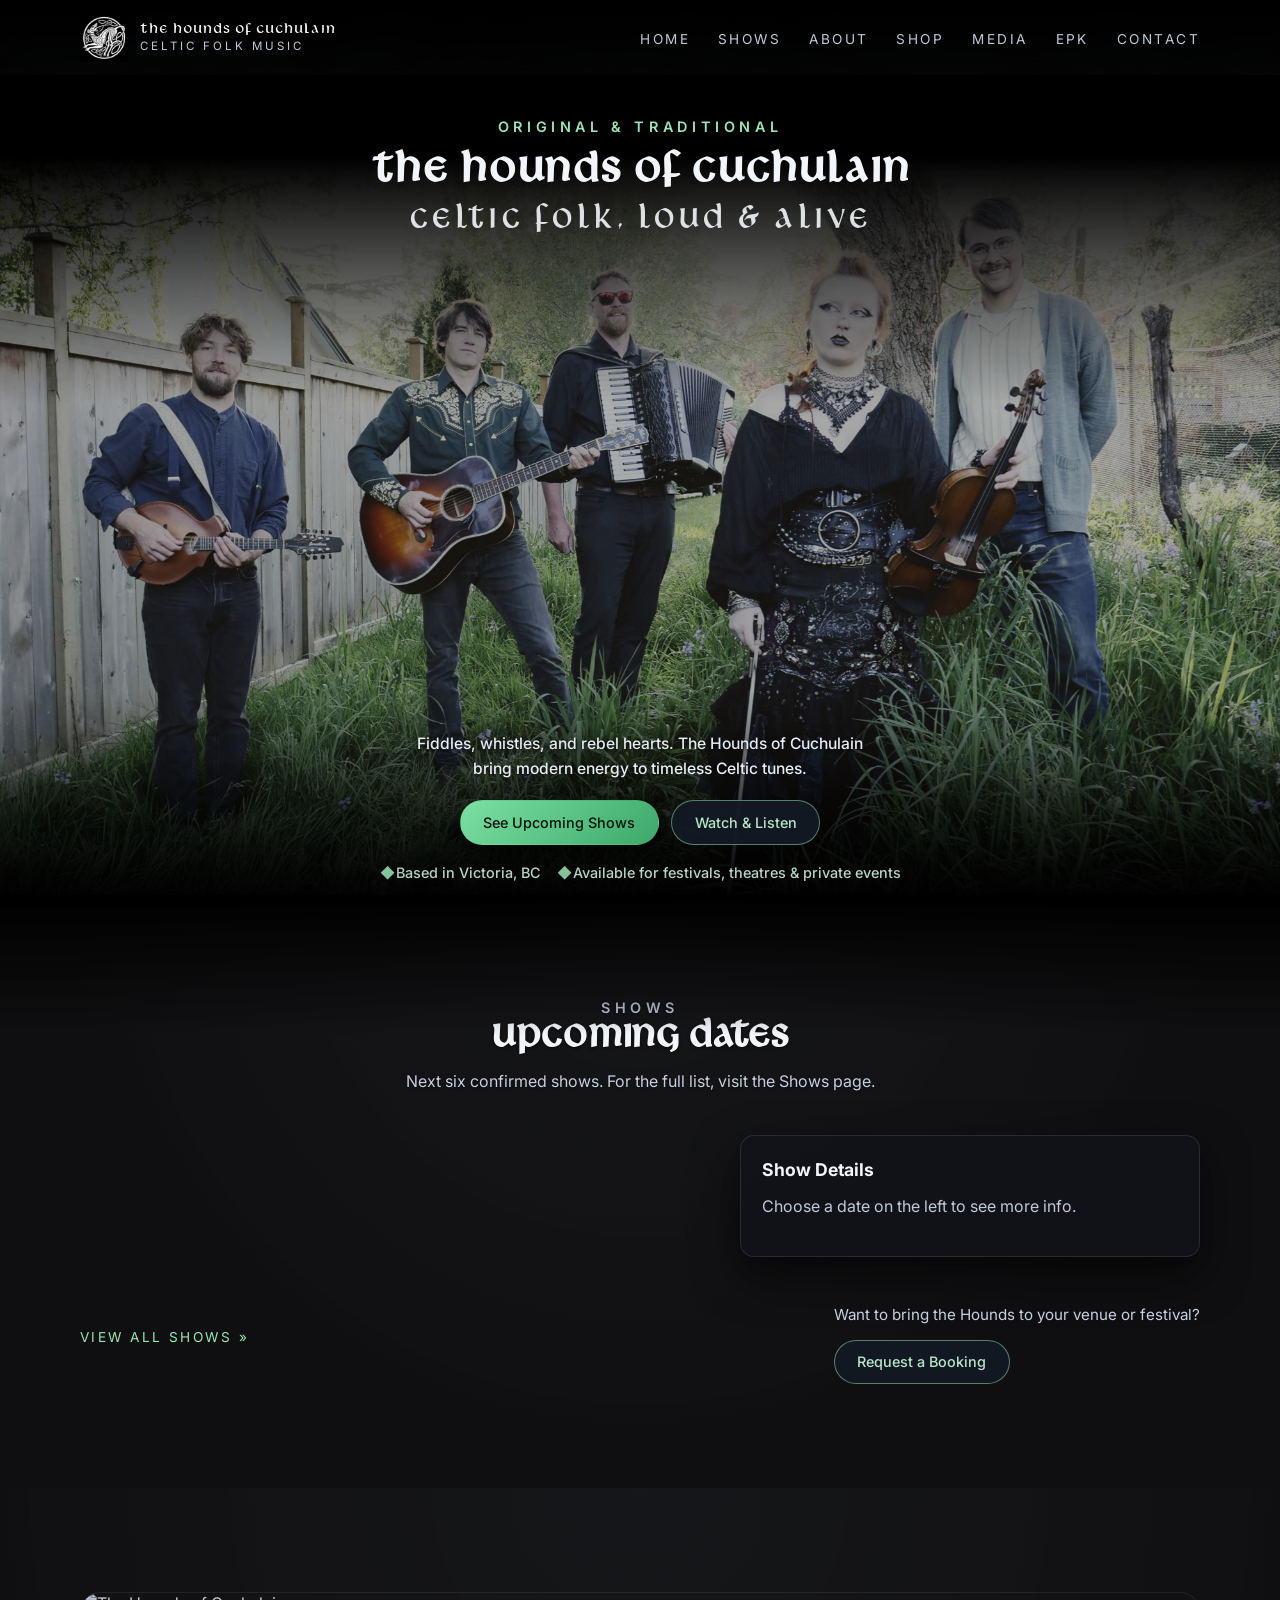
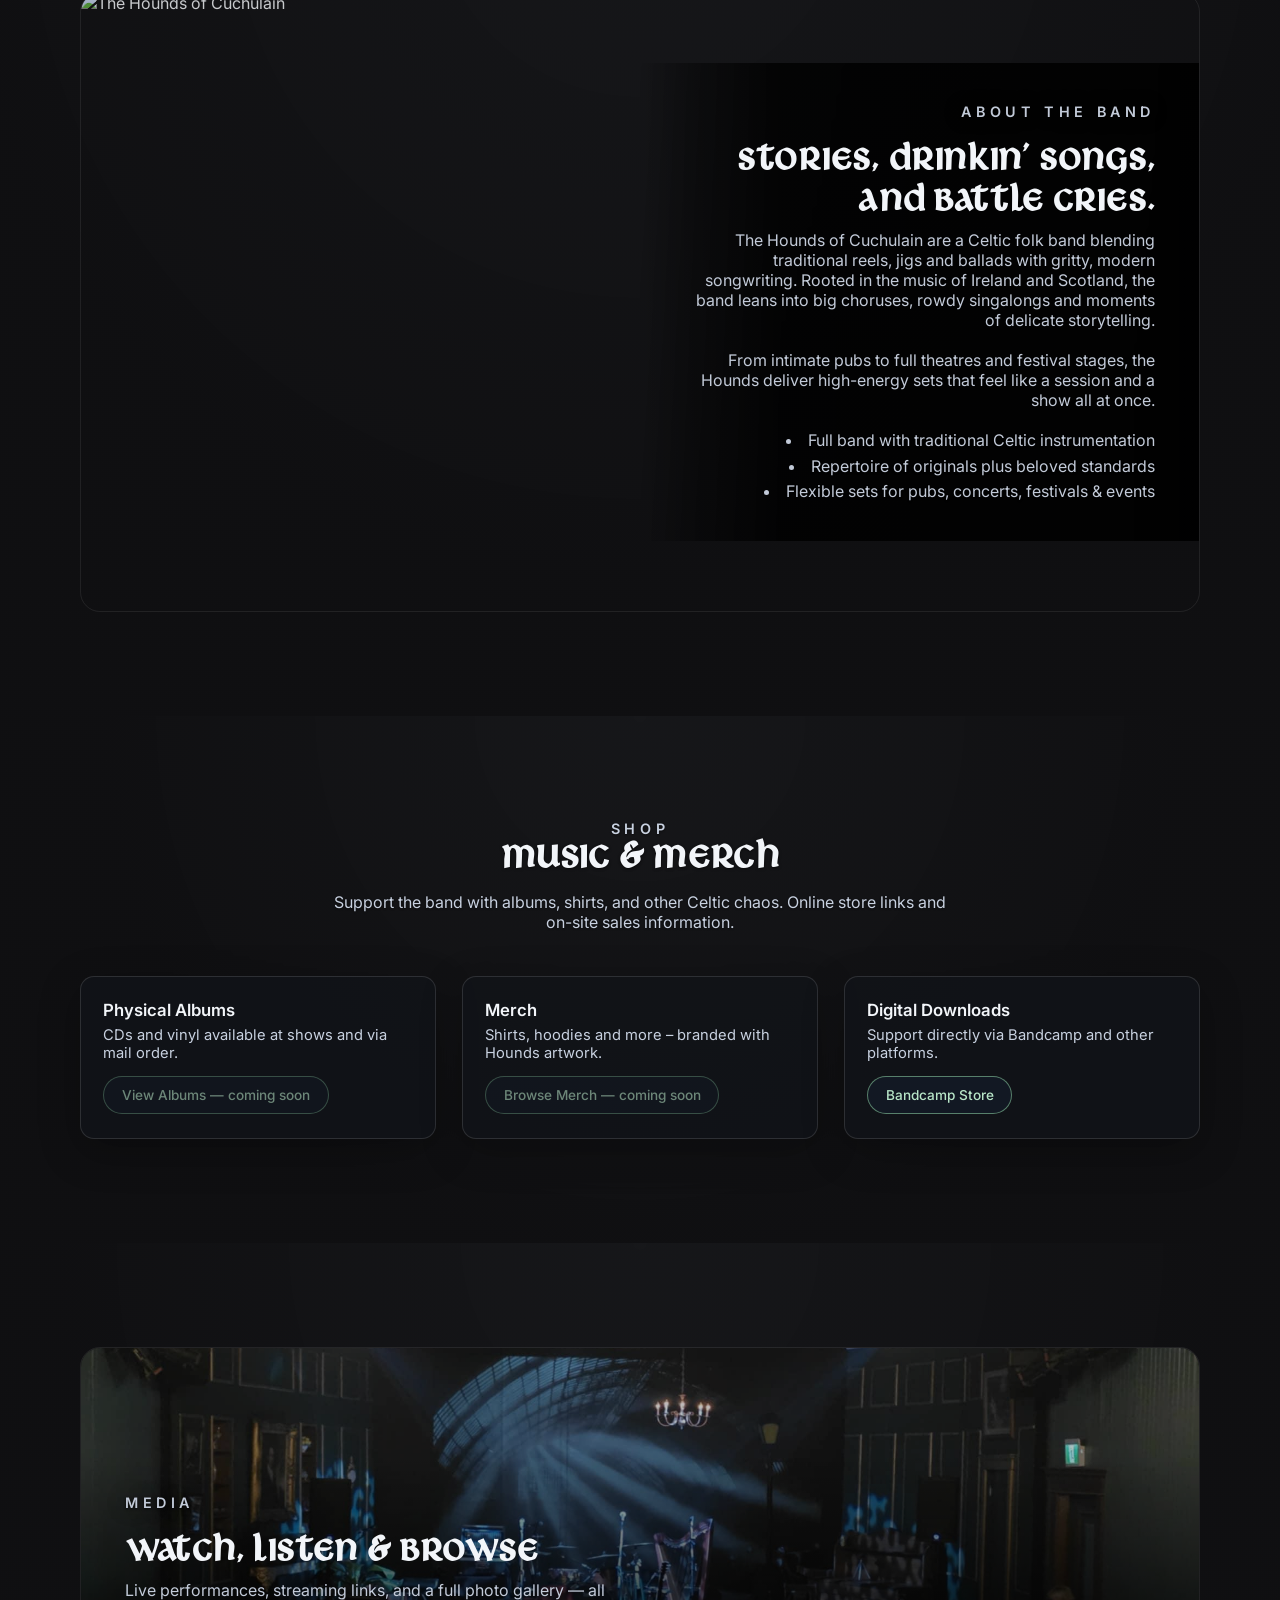
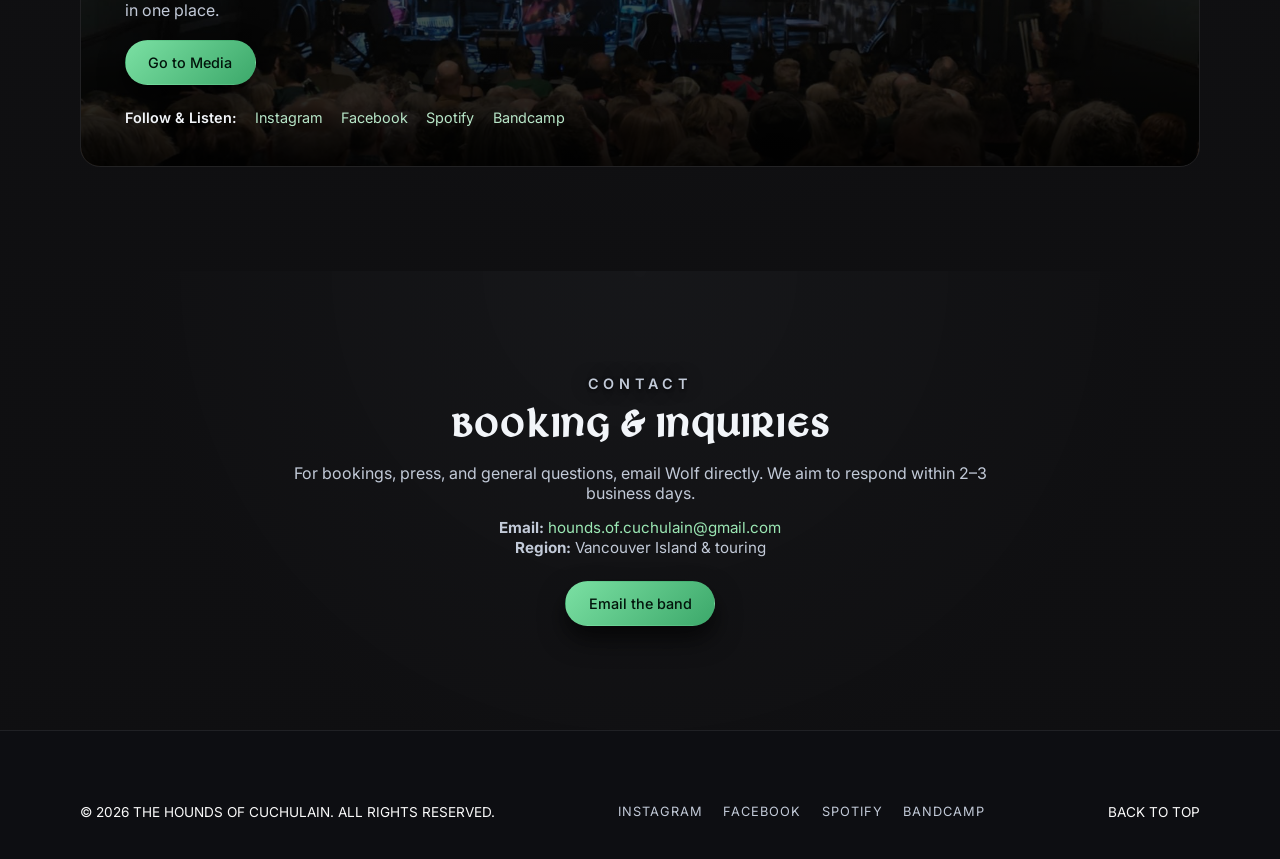
==== commit 9dcfa208: "Code-review fixes: correctness, a11y, SEO, image weight Content: - Correct two early-morning gig tim" ====
--- a/projects/site/index.html
+++ b/projects/site/index.html
@@ -8,6 +8,18 @@
       name="description"
       content="The Hounds of Cuchulain – original and traditional Celtic folk music. Listen, watch, find shows, and book the band."
     />
+    <link rel="canonical" href="https://houndsofcuchulain.com/" />
+    <!-- Social sharing (Open Graph + Twitter) -->
+    <meta property="og:type" content="website" />
+    <meta property="og:site_name" content="The Hounds of Cuchulain" />
+    <meta property="og:title" content="The Hounds of Cuchulain | Celtic Folk Music" />
+    <meta property="og:description" content="Original and traditional Celtic folk music from Victoria, BC. Listen, watch, find shows, and book the band." />
+    <meta property="og:url" content="https://houndsofcuchulain.com/" />
+    <meta property="og:image" content="https://houndsofcuchulain.com/assets/hero-band.jpg" />
+    <meta name="twitter:card" content="summary_large_image" />
+    <meta name="twitter:title" content="The Hounds of Cuchulain | Celtic Folk Music" />
+    <meta name="twitter:description" content="Original and traditional Celtic folk music from Victoria, BC." />
+    <meta name="twitter:image" content="https://houndsofcuchulain.com/assets/hero-band.jpg" />
     <link rel="preconnect" href="https://fonts.googleapis.com" />
     <link rel="preconnect" href="https://fonts.gstatic.com" crossorigin />
     <link
@@ -15,6 +27,26 @@
       rel="stylesheet"
     />
     <link rel="stylesheet" href="styles.css?v=20260608e" />
+    <script type="application/ld+json">
+      {
+        "@context": "https://schema.org",
+        "@type": "MusicGroup",
+        "name": "The Hounds of Cuchulain",
+        "genre": ["Celtic folk", "Celtic punk"],
+        "url": "https://houndsofcuchulain.com/",
+        "image": "https://houndsofcuchulain.com/assets/hero-band.jpg",
+        "description": "Original and traditional Celtic folk music from Victoria, British Columbia.",
+        "foundingLocation": "Victoria, British Columbia, Canada",
+        "email": "hounds.of.cuchulain@gmail.com",
+        "sameAs": [
+          "https://www.instagram.com/hounds_of_cuchulain/",
+          "https://www.facebook.com/hounds.of.cuchulain",
+          "https://open.spotify.com/artist/7mEXgql2jvRmFcGCRFVzV3",
+          "https://houndsofcuchulain.bandcamp.com/",
+          "https://www.youtube.com/@houndsofcuchulain"
+        ]
+      }
+    </script>
   </head>
   <body>
     <div class="site-bg" aria-hidden="true">
@@ -30,7 +62,7 @@
           </span>
         </a>
         <nav class="nav" aria-label="Main navigation">
-          <button class="nav-toggle" aria-expanded="false" aria-label="Toggle navigation">
+          <button type="button" class="nav-toggle" aria-expanded="false" aria-label="Toggle navigation">
             <span></span><span></span><span></span>
           </button>
           <ul class="nav-list">
@@ -47,7 +79,7 @@
     </header>
     <div class="nav-backdrop" aria-hidden="true"></div>
     <div class="mobile-nav" id="mobileNav" aria-hidden="true">
-      <button class="mobile-nav-close" aria-label="Close menu">&times;</button>
+      <button type="button" class="mobile-nav-close" aria-label="Close menu">&times;</button>
       <ul>
         <li><a href="#top" class="active">Home</a></li>
         <li><a href="#shows">Shows</a></li>
@@ -64,7 +96,7 @@
       <section class="hero" aria-labelledby="hero-heading">
         <div class="hero-overlay"></div>
         <img
-          class="hero-video"
+          class="hero-image"
           src="assets/_1111255~3.JPG"
           alt="The Hounds of Cuchulain band portrait outdoors"
         />
@@ -181,13 +213,13 @@
             <article class="shop-item">
               <h3>Physical Albums</h3>
               <p>CDs and vinyl available at shows and via mail order.</p>
-              <a href="#" class="btn btn-outline btn-sm">View Albums</a>
+              <span class="btn btn-outline btn-sm is-disabled" aria-disabled="true">View Albums — coming soon</span>
             </article>
 
             <article class="shop-item">
               <h3>Merch</h3>
               <p>Shirts, hoodies and more – branded with Hounds artwork.</p>
-              <a href="#" class="btn btn-outline btn-sm">Browse Merch</a>
+              <span class="btn btn-outline btn-sm is-disabled" aria-disabled="true">Browse Merch — coming soon</span>
             </article>
 
             <article class="shop-item">
--- a/projects/site/styles.css
+++ b/projects/site/styles.css
@@ -495,7 +495,7 @@
   overflow: hidden;
 }
 
-.hero-video {
+.hero-image {
   position: absolute;
   inset: 0;
   width: 100%;
@@ -1518,7 +1518,7 @@
 
 /* ---- Smaller desktops / wide tablets (≤ 1180px) ---- */
 @media (max-width: 1180px) {
-  .hero-video {
+  .hero-image {
     object-position: center 0%;
   }
 
@@ -1538,7 +1538,7 @@
     min-height: clamp(30rem, calc(74vh - 80px), 35rem);
   }
 
-  .hero-video {
+  .hero-image {
     object-position: center 0%;
   }
 
@@ -1617,7 +1617,7 @@
     min-height: clamp(34rem, calc(86vh - 72px), 40rem);
   }
 
-  .hero-video {
+  .hero-image {
     object-position: center 0%;
   }
 
@@ -1730,7 +1730,7 @@
   }
 
   /* Hide the landscape band photo — crops badly in portrait */
-  .hero-video {
+  .hero-image {
     display: none;
   }
 
@@ -2384,3 +2384,38 @@
   }
 }
 
+/* ACCESSIBILITY: visible keyboard focus
+   Mouse clicks stay clean (:focus-visible only targets keyboard focus). */
+a:focus-visible,
+button:focus-visible,
+input:focus-visible,
+textarea:focus-visible,
+select:focus-visible,
+.btn:focus-visible,
+.show-card:focus-visible,
+.gallery-grid img:focus-visible,
+.nav-toggle:focus-visible,
+.mobile-nav-close:focus-visible,
+.lightbox-close:focus-visible,
+.lightbox-nav:focus-visible {
+  outline: 3px solid var(--accent, #7be0a3);
+  outline-offset: 2px;
+  border-radius: var(--radius-sm);
+}
+
+.gallery-grid img {
+  cursor: pointer;
+}
+
+/* Buttons shown as "coming soon" — look present but clearly inactive */
+.btn.is-disabled,
+.btn[aria-disabled="true"] {
+  opacity: 0.55;
+  cursor: not-allowed;
+  pointer-events: none;
+}
+
+.eyebrow--spaced {
+  margin-top: 1.75rem;
+}
+
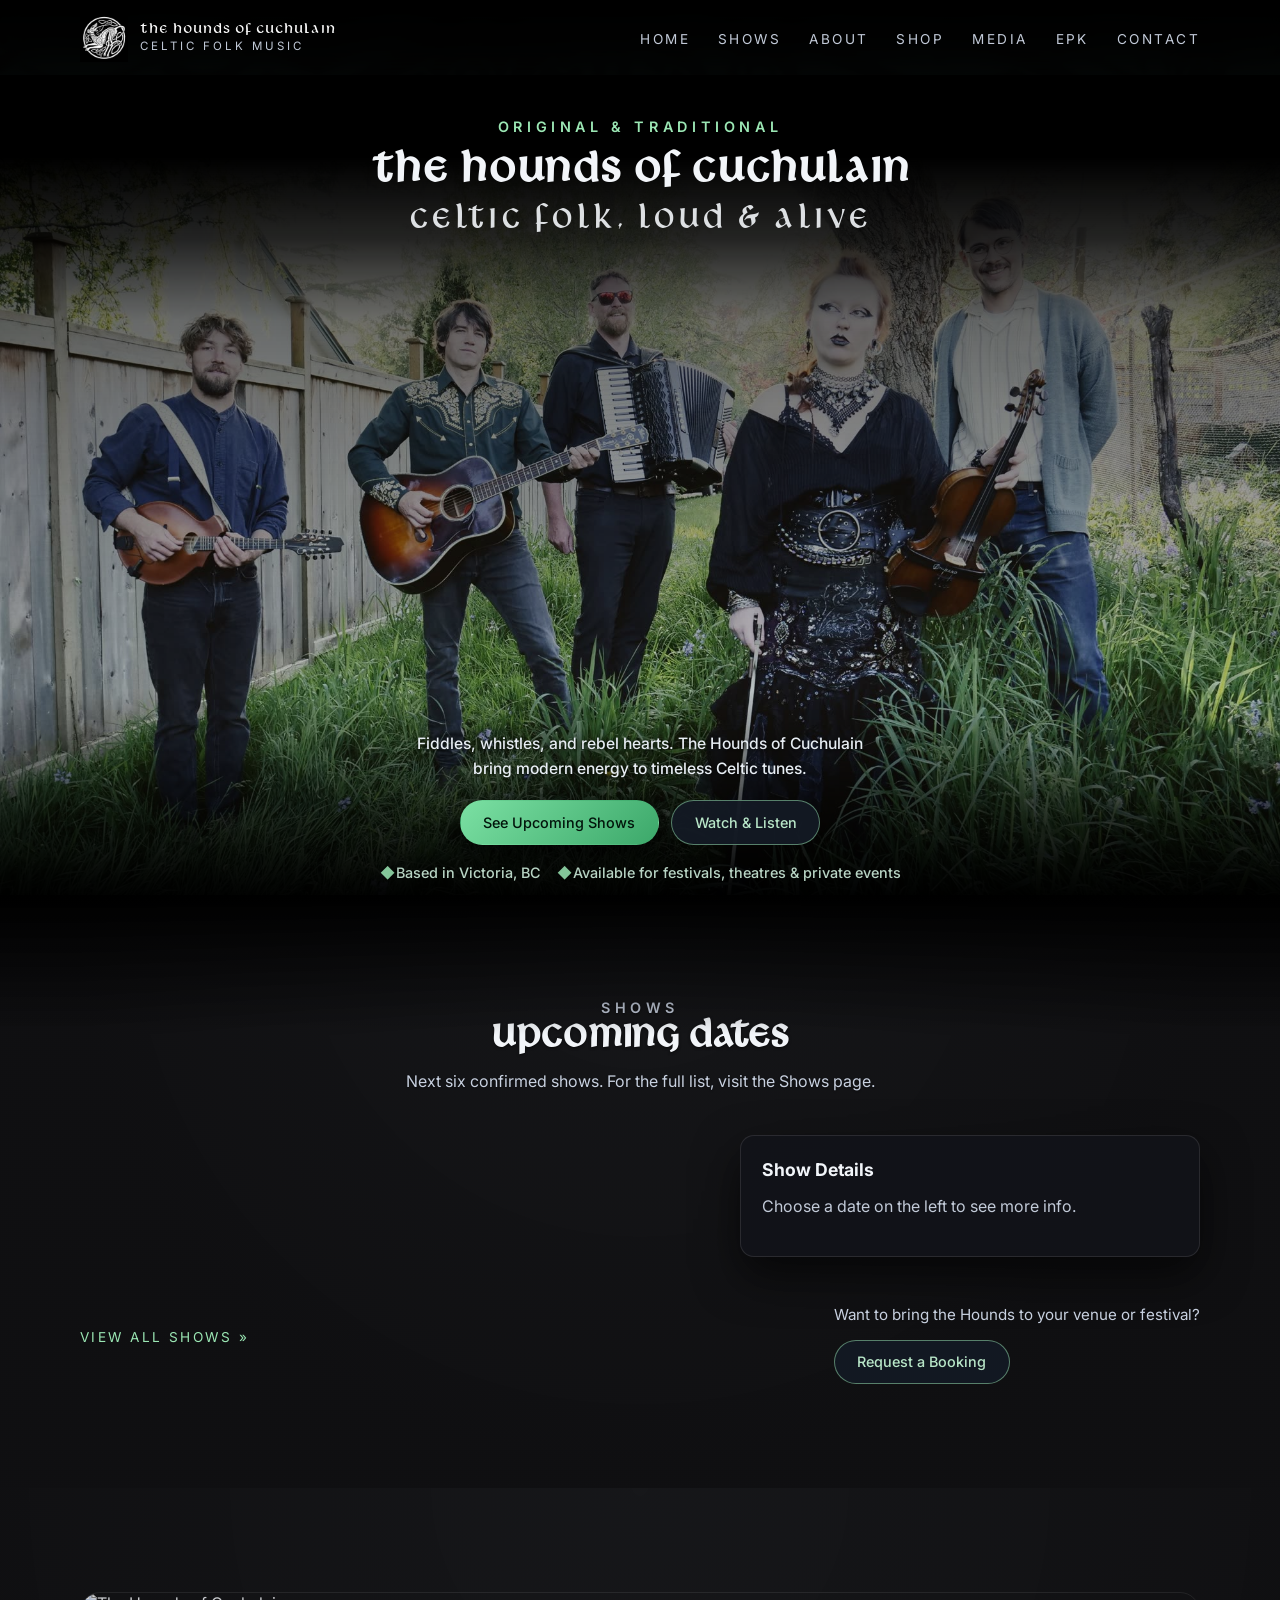
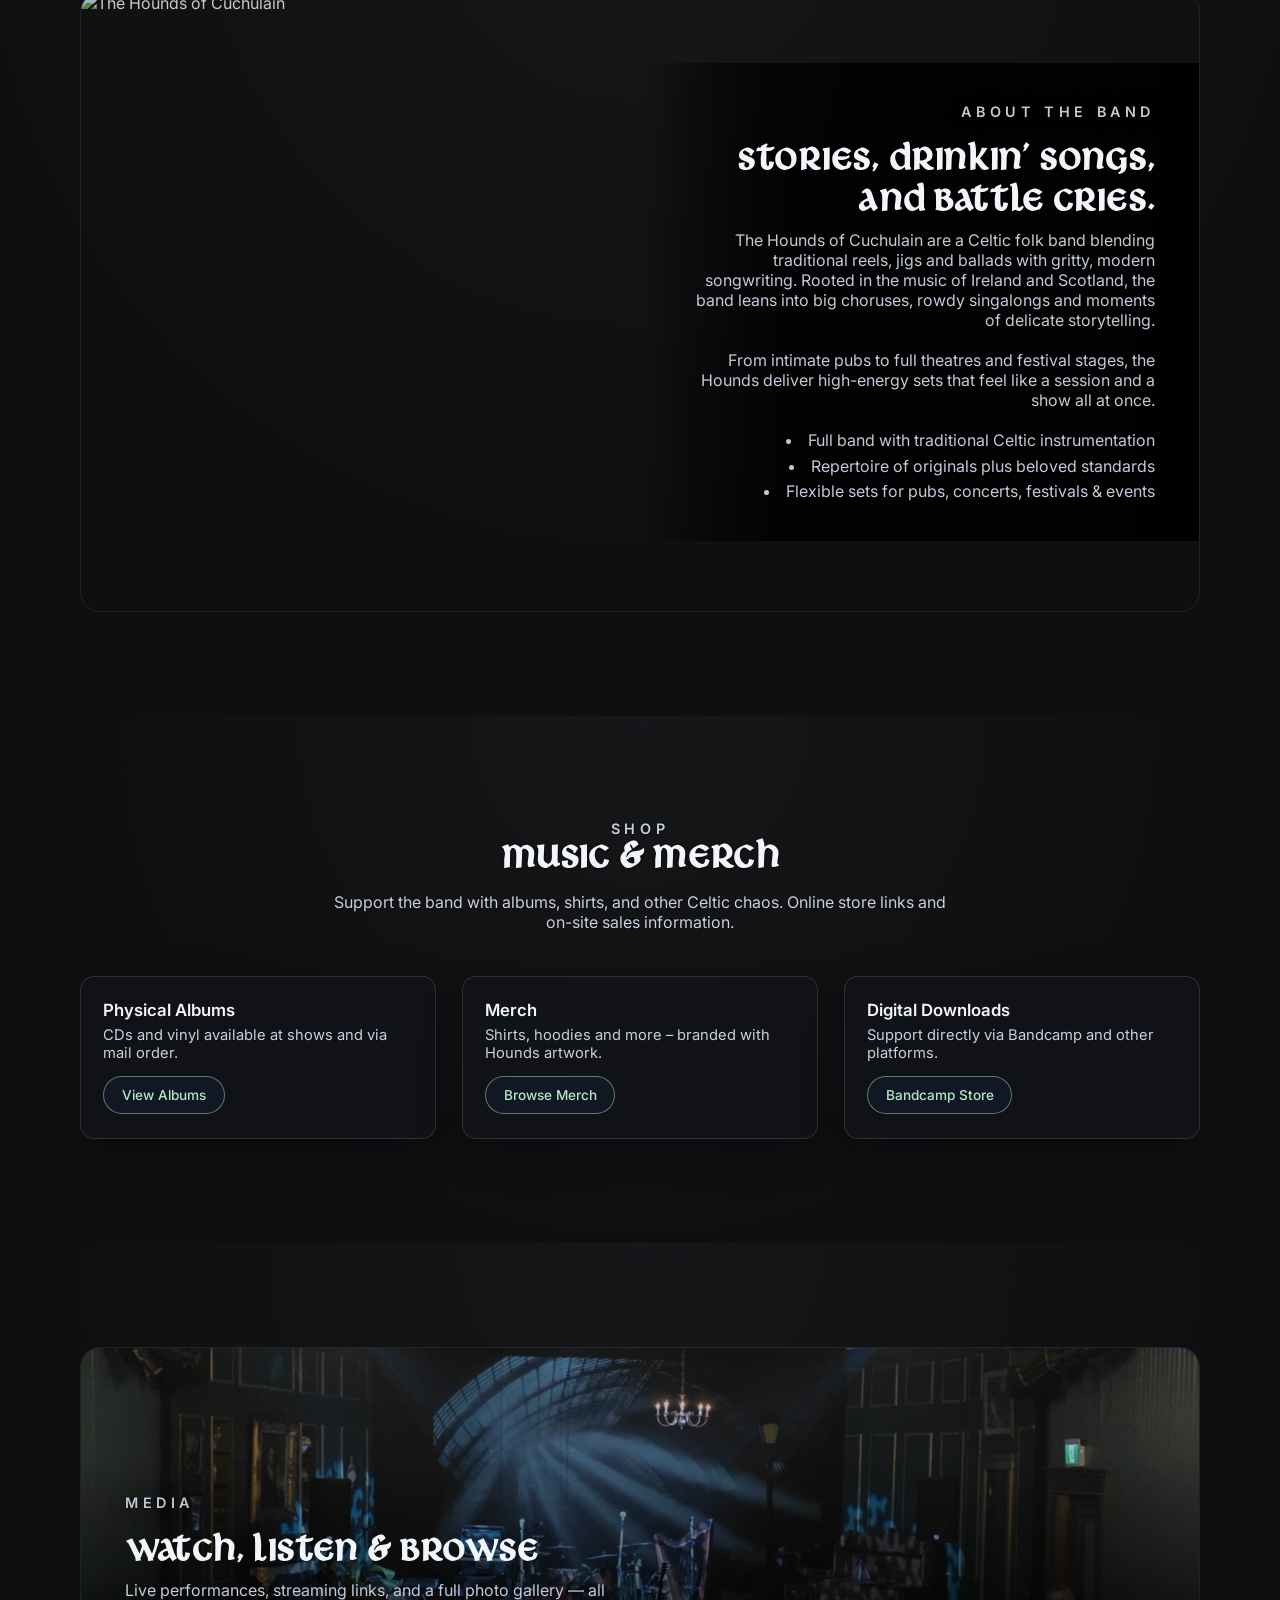
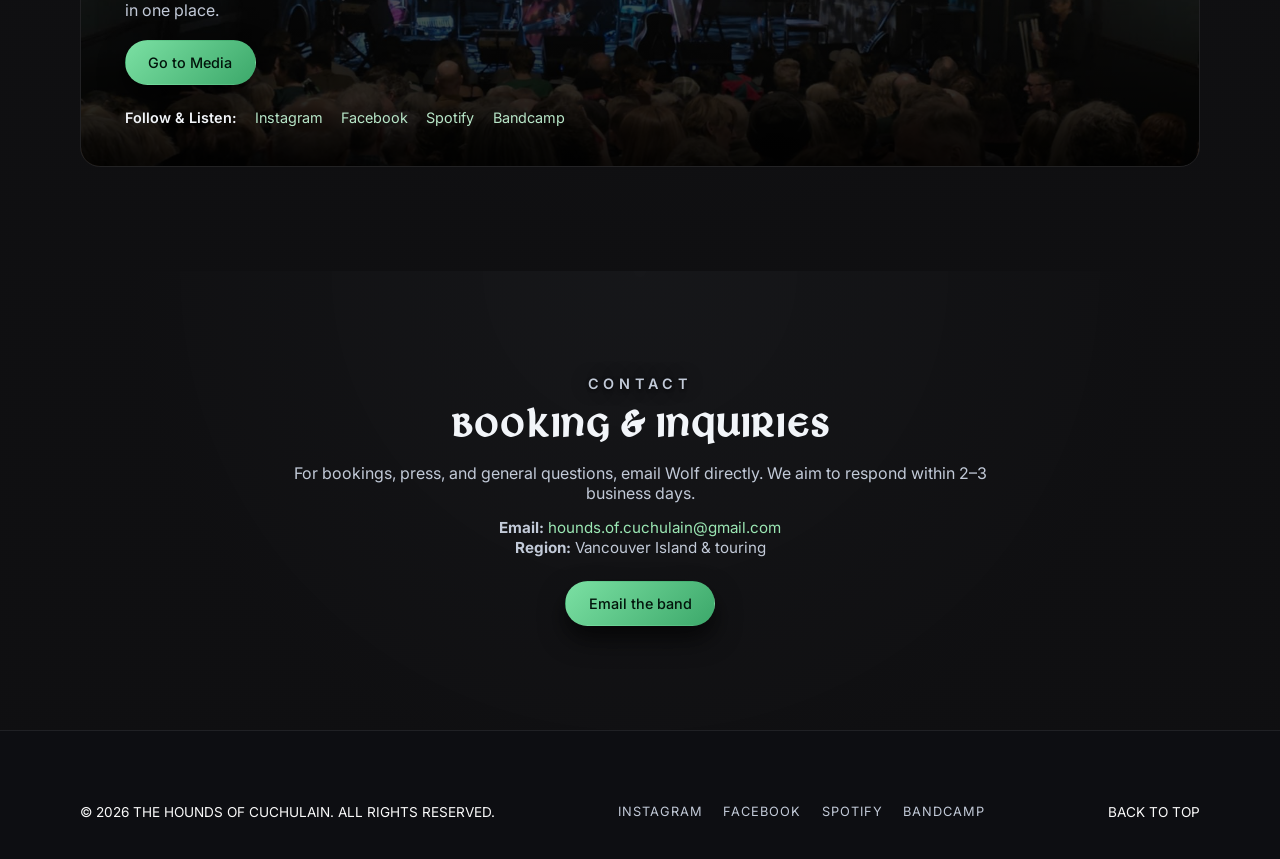
==== commit 28cc4780: "Wire shop links to Wix subdomain; refine hero gradient - Point all 8 'Shop' nav links to https://sho" ====
--- a/projects/site/index.html
+++ b/projects/site/index.html
@@ -69,7 +69,7 @@
             <li><a href="#top">Home</a></li>
             <li><a href="#shows">Shows</a></li>
             <li><a href="#about">About</a></li>
-            <li><a href="#shop">Shop</a></li>
+            <li><a href="https://shop.houndsofcuchulain.com" target="_blank" rel="noopener">Shop</a></li>
             <li><a href="media.html">Media</a></li>
             <li><a href="epk.html">EPK</a></li>
             <li><a href="#contact">Contact</a></li>
@@ -84,7 +84,7 @@
         <li><a href="#top" class="active">Home</a></li>
         <li><a href="#shows">Shows</a></li>
         <li><a href="#about">About</a></li>
-        <li><a href="#shop">Shop</a></li>
+        <li><a href="https://shop.houndsofcuchulain.com" target="_blank" rel="noopener">Shop</a></li>
         <li><a href="media.html">Media</a></li>
         <li><a href="epk.html">EPK</a></li>
         <li><a href="#contact">Contact</a></li>
@@ -213,13 +213,13 @@
             <article class="shop-item">
               <h3>Physical Albums</h3>
               <p>CDs and vinyl available at shows and via mail order.</p>
-              <span class="btn btn-outline btn-sm is-disabled" aria-disabled="true">View Albums — coming soon</span>
+              <a href="https://shop.houndsofcuchulain.com" target="_blank" rel="noopener" class="btn btn-outline btn-sm">View Albums</a>
             </article>
 
             <article class="shop-item">
               <h3>Merch</h3>
               <p>Shirts, hoodies and more – branded with Hounds artwork.</p>
-              <span class="btn btn-outline btn-sm is-disabled" aria-disabled="true">Browse Merch — coming soon</span>
+              <a href="https://shop.houndsofcuchulain.com" target="_blank" rel="noopener" class="btn btn-outline btn-sm">Browse Merch</a>
             </article>
 
             <article class="shop-item">
--- a/projects/site/styles.css
+++ b/projects/site/styles.css
@@ -503,7 +503,6 @@
   object-fit: cover;
   /* Keep the band centered with this taller group photo. */
   object-position: center 6%;
-  filter: saturate(0.85) contrast(0.95) brightness(0.88);
   transform: translate3d(0, 0, 0);
 }
 
@@ -537,7 +536,8 @@
   background: linear-gradient(
     180deg,
     rgba(0, 0, 0, 1) 10%,
-    rgba(0, 0, 0, 0.15) 40%,
+    rgba(0, 0, 0, 0.85) 20%,
+    rgba(0, 0, 0, 0.55) 30%,
     rgba(0, 0, 0, 0.15) 75%,
     rgba(0, 0, 0, 0.95) 100%
   );
